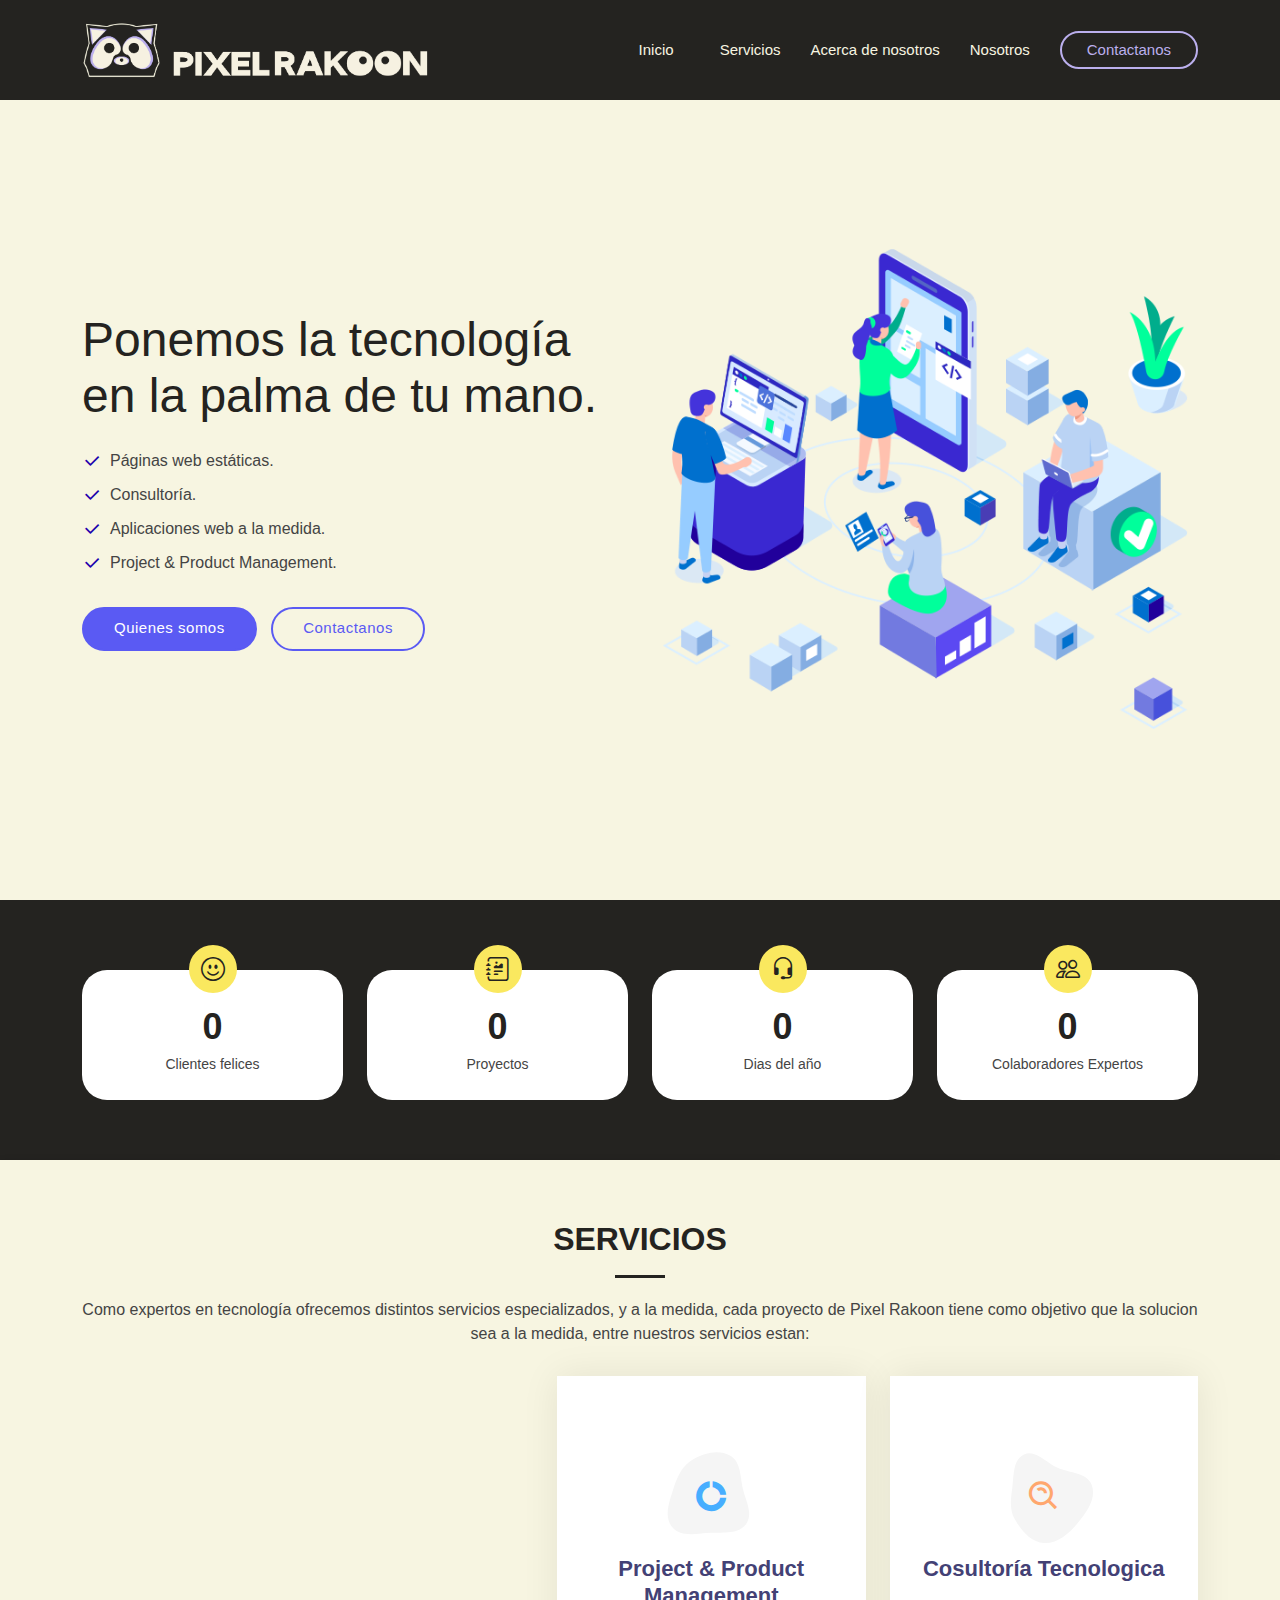
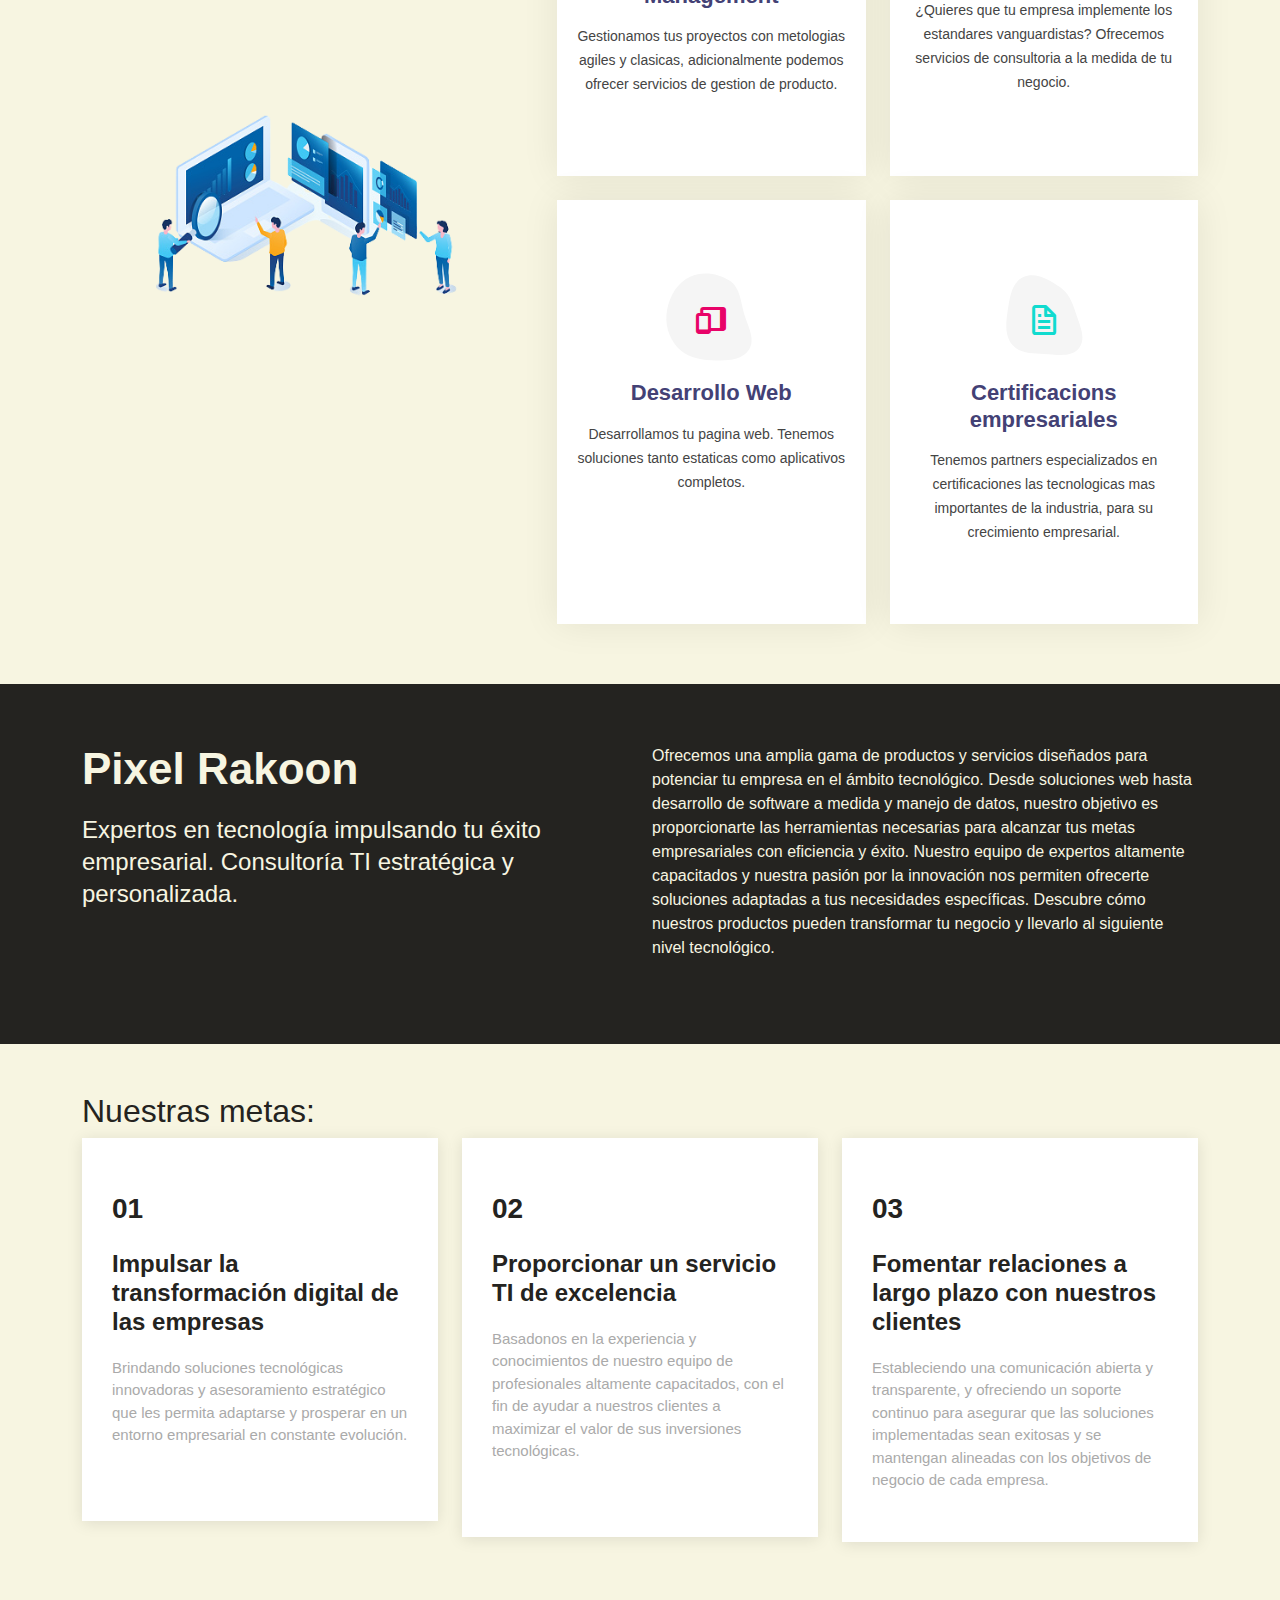
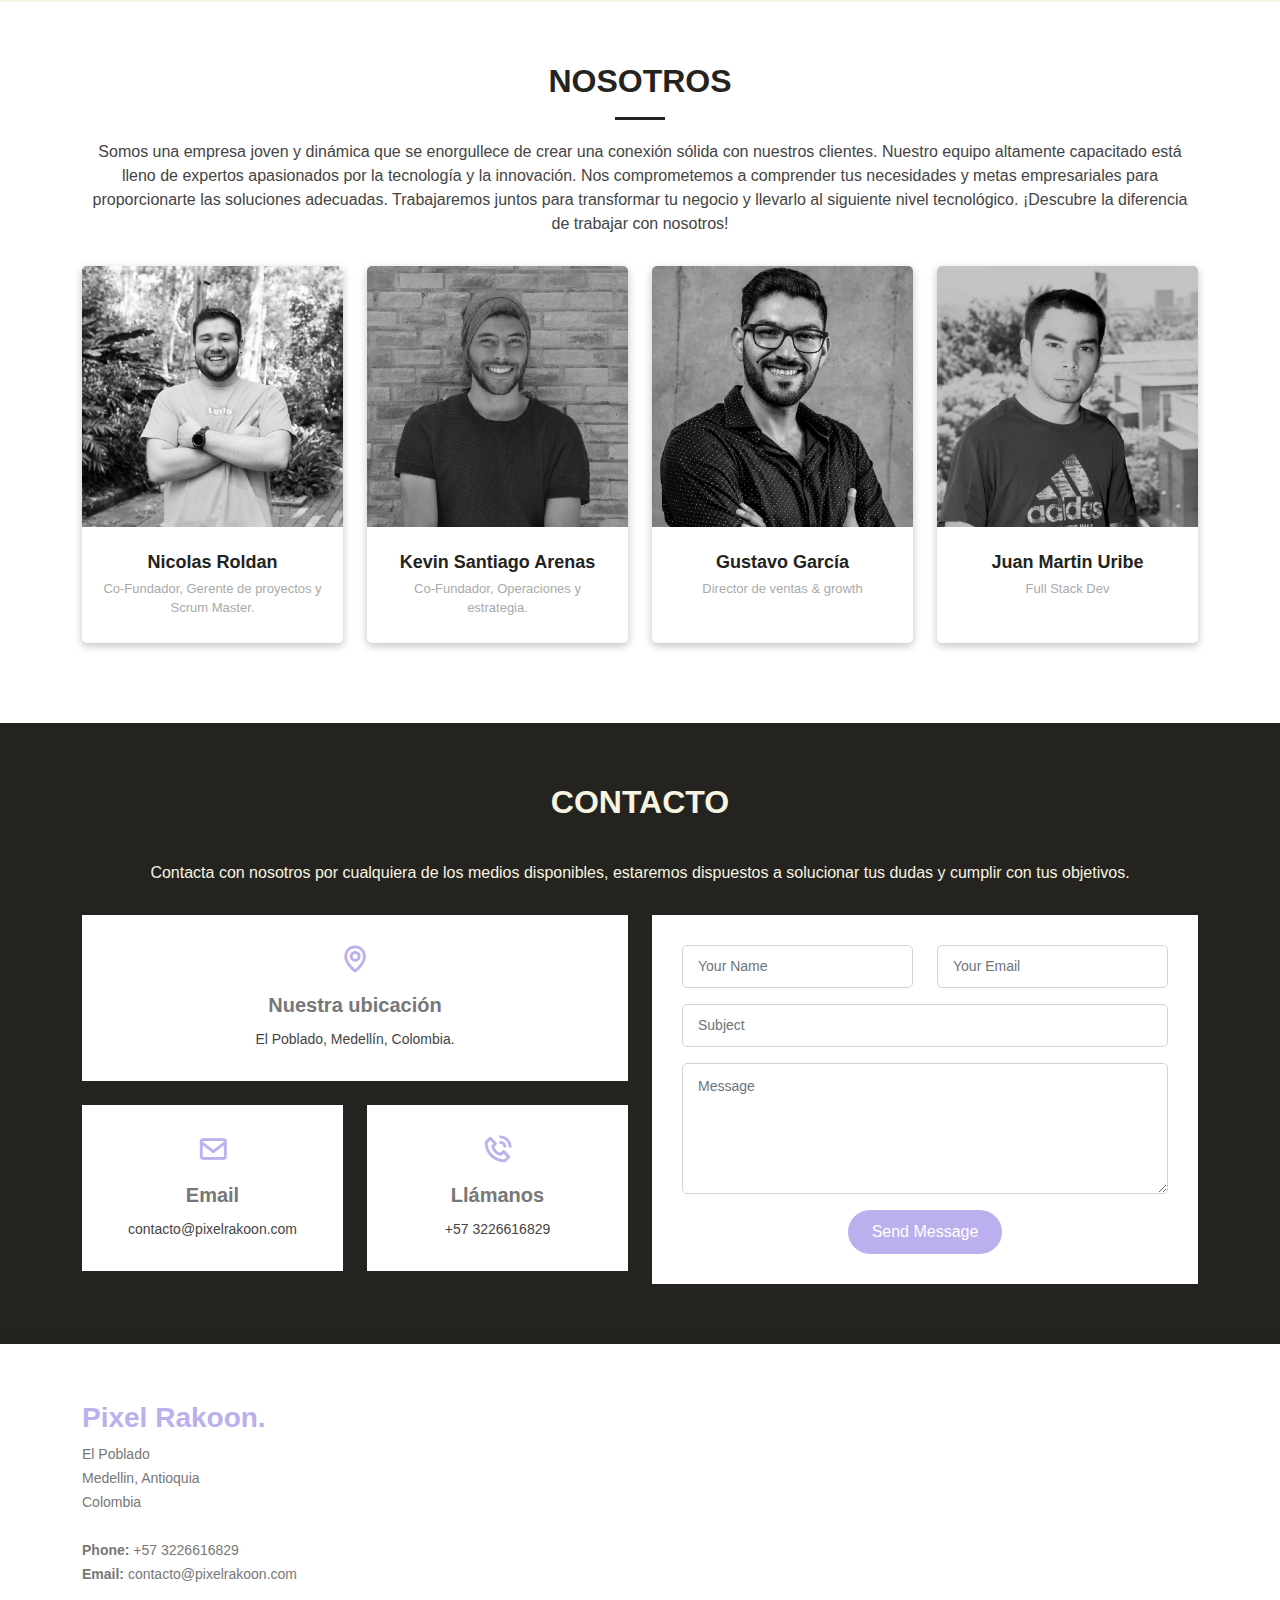
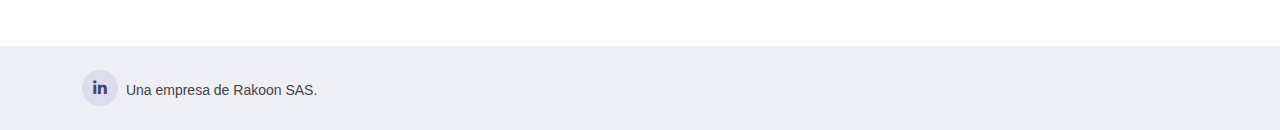
==== index.html @ 2b680924 "Gus" ====
<!DOCTYPE html>
<html lang="en">

<head>
  <meta charset="utf-8">
  <meta content="width=device-width, initial-scale=1.0" name="viewport">

  <title>Pixel Rakoon</title>
  <meta content="" name="description">
  <meta content="" name="keywords">

  <!-- Favicons -->
  <link href="assets/img/favicon.png" rel="icon">
  <link href="assets/img/apple-touch-icon.png" rel="apple-touch-icon">

  <!-- Google Fonts -->
  <link rel="preconnect" href="https://fonts.googleapis.com">
  <link rel="preconnect" href="https://fonts.gstatic.com" crossorigin>
  <link href="href=https://fonts.googleapis.com/css2?family=Oswald:wght@300&display=swap" rel="stylesheet">
  <!-- Vendor CSS Files -->
  <link href="assets/vendor/bootstrap/css/bootstrap.min.css" rel="stylesheet">
  <link href="assets/vendor/bootstrap-icons/bootstrap-icons.css" rel="stylesheet">
  <link href="assets/vendor/boxicons/css/boxicons.min.css" rel="stylesheet">
  <link href="assets/vendor/glightbox/css/glightbox.min.css" rel="stylesheet">
  <link href="assets/vendor/remixicon/remixicon.css" rel="stylesheet">
  <link href="assets/vendor/swiper/swiper-bundle.min.css" rel="stylesheet">

  <!-- Template Main CSS File -->
  <link href="assets/css/style.css" rel="stylesheet">

  <!-- =======================================================
  * Template Name: Resi - v4.7.0
  * Template URL: https://bootstrapmade.com/resi-free-bootstrap-html-template/
  * Author: BootstrapMade.com
  * License: https://bootstrapmade.com/license/
  ======================================================== -->
</head>

<body>

  <!-- ======= Header ======= -->
  <header id="header" class="fixed-top ">
    <div class="container d-flex align-items-center justify-content-between">

      <!--<h1 class="logo"><a href="index.html">Pixel Rakoon</a></h1>-->
      <!-- Uncomment below if you prefer to use an image logo -->
      <a href="index.html" class="logo"><img src="assets/img/logo.png" alt="" class="img-fluid"></a>

      <nav id="navbar" class="navbar">
        <!--<div class="logo-image">
          <img src="Pixel Rakoon\Pixel Rakoon png.png" class="img-fluid" href="index.html">
        </div>-->
        <ul>
          <li><a class="navbar-brand" href="#hero">Inicio
          </a></li>
          <li><a class="nav-link scrollto" href="#services">Servicios</a></li>
          <li><a class="nav-link scrollto" href="#about">Acerca de nosotros</a></li>
          <!-- <li><a class="nav-link scrollto " href="#portfolio">Portafolio</a></li> -->
          <li><a class="nav-link scrollto" href="#team">Nosotros</a></li>
          <!--<li class="dropdown"><a href="#"><span>Drop Down</span> <i class="bi bi-chevron-down"></i></a>
            <ul>
              <li><a href="#">Drop Down 1</a></li>
              <li class="dropdown"><a href="#"><span>Deep Drop Down</span> <i class="bi bi-chevron-right"></i></a>
                <ul>
                  <li><a href="#">Deep Drop Down 1</a></li>
                  <li><a href="#">Deep Drop Down 2</a></li>
                  <li><a href="#">Deep Drop Down 3</a></li>
                  <li><a href="#">Deep Drop Down 4</a></li>
                  <li><a href="#">Deep Drop Down 5</a></li>
                </ul>
              </li>
              <li><a href="#">Drop Down 2</a></li>
              <li><a href="#">Drop Down 3</a></li>
              <li><a href="#">Drop Down 4</a></li>
            </ul>
          </li>
          <li><a class="nav-link scrollto" href="#contact">Contacto</a></li>-->
          <li><a class="getstarted scrollto" href="#contact">Contactanos</a></li>
        </ul>
        <i class="bi bi-list mobile-nav-toggle"></i>
      </nav><!-- .navbar -->

    </div>
  </header><!-- End Header -->

  <!-- ======= Hero Section ======= -->
  <section id="hero" class="d-flex align-items-center">

    <div class="container">
      <div class="row">
        <div class="col-lg-6 pt-2 pt-lg-0 order-2 order-lg-1 d-flex flex-column justify-content-center">
          <h1>Ponemos la tecnología en la palma de tu mano.</h1>
          <ul>
            <li><i class="ri-check-line"></i> Páginas web estáticas.</li>
            <li><i class="ri-check-line"></i> Consultoría.</li>
            <li><i class="ri-check-line"></i> Aplicaciones web a la medida.</li>
            <li><i class="ri-check-line"></i> Project & Product Management.</li>
          </ul>
          <div class="mt-3">
            <a href="#about" class="btn-get-started scrollto">Quienes somos</a>
            <a href="#contact" class="btn-get-quote">Contactanos</a>
          </div>
        </div>
        <div class="col-lg-6 order-1 order-lg-2 hero-img">
          <img src="assets/img/hero-img.png" class="img-fluid" alt="">
        </div>
      </div>
    </div>

  </section><!-- End Hero -->

   <!-- ======= Counts Section ======= -->
   <section id="counts" class="counts section-bg-counts">
    <div class="container">

      <div class="row">

        <div class="col-lg-3 col-md-6">
          <div class="count-box">
            <i class="bi bi-emoji-smile"></i>
            <span data-purecounter-start="0" data-purecounter-end="16" data-purecounter-duration="1" class="purecounter"></span>
            <p>Clientes felices</p>
          </div>
        </div>

        <div class="col-lg-3 col-md-6 mt-5 mt-md-0">
          <div class="count-box">
            <i class="bi bi-journal-richtext"></i>
            <span data-purecounter-start="0" data-purecounter-end="52" data-purecounter-duration="1" class="purecounter"></span>
            <p>Proyectos</p>
          </div>
        </div>

        <div class="col-lg-3 col-md-6 mt-5 mt-lg-0">
          <div class="count-box">
            <i class="bi bi-headset"></i>
            <span data-purecounter-start="0" data-purecounter-end="365" data-purecounter-duration="1" class="purecounter"></span>
            <p>Dias del año</p>
          </div>
        </div>

        <div class="col-lg-3 col-md-6 mt-5 mt-lg-0">
          <div class="count-box">
            <i class="bi bi-people"></i>
            <span data-purecounter-start="0" data-purecounter-end="7" data-purecounter-duration="1" class="purecounter"></span>
            <p>Colaboradores Expertos</p>
          </div>
        </div>

      </div>

    </div>
  </section><!-- End Counts Section -->

<!-- ======= Services Section ======= -->
<section id="services" class="services">
  <div class="container">

    <div class="section-title">
      <h2>Servicios</h2>
      <p>Como expertos en tecnología ofrecemos distintos servicios especializados, y a la medida, 
        cada proyecto de Pixel Rakoon tiene como objetivo que la solucion sea a la medida, entre nuestros servicios estan:</p>
    </div>

    <div class="row">
      <div class="content col-xl-5 d-flex flex-column justify-content-center">
        <img src="assets/img/services.png" class="img-fluid" alt="">
      </div>
      <div class="col-xl-7">
        <div class="icon-boxes d-flex flex-column justify-content-center">
          <div class="row">
            <div class="col-lg-6 d-flex align-items-stretch" data-aos="zoom-in" data-aos-delay="100">
              <div class="icon-box iconbox-blue">
                <div class="icon">
                  <svg width="100" height="100" viewBox="0 0 600 600" xmlns="http://www.w3.org/2000/svg">
                    <path stroke="none" stroke-width="0" fill="#f5f5f5" d="M300,521.0016835830174C376.1290562159157,517.8887921683347,466.0731472004068,529.7835943286574,510.70327084640275,468.03025145048787C554.3714126377745,407.6079735673963,508.03601936045806,328.9844924480964,491.2728898941984,256.3432110539036C474.5976632858925,184.082847569629,479.9380746630129,96.60480741107993,416.23090153303,58.64404602377083C348.86323505073057,18.502131276798302,261.93793281208167,40.57373210992963,193.5410806939664,78.93577620505333C130.42746243093433,114.334589627462,98.30271207620316,179.96522072025542,76.75703585869454,249.04625023123273C51.97151888228291,328.5150500222984,13.704378332031375,421.85034740162234,66.52175969318436,486.19268352777647C119.04800174914682,550.1803526380478,217.28368757567262,524.383925680826,300,521.0016835830174"></path>
                  </svg>
                  <i class='bx bxs-doughnut-chart'></i>
                </div>
                <h4><a href="#services">Project & Product Management</a></h4>
                <p>Gestionamos tus proyectos con metologias agiles y clasicas, adicionalmente podemos ofrecer servicios de gestion de producto.</p>
              </div>
            </div>

            <div class="col-lg-6 d-flex align-items-stretch mt-4 mt-lg-0" data-aos="zoom-in" data-aos-delay="200">
              <div class="icon-box iconbox-orange ">
                <div class="icon">
                  <svg width="100" height="100" viewBox="0 0 600 600" xmlns="http://www.w3.org/2000/svg">
                    <path stroke="none" stroke-width="0" fill="#f5f5f5" d="M300,582.0697525312426C382.5290701553225,586.8405444964366,449.9789794690241,525.3245884688669,502.5850820975895,461.55621195738473C556.606425686781,396.0723002908107,615.8543463187945,314.28637112970534,586.6730223649479,234.56875336149918C558.9533121215079,158.8439757836574,454.9685369536778,164.00468322053177,381.49747125262974,130.76875717737553C312.15926192815925,99.40240125094834,248.97055460311594,18.661163978235184,179.8680185752513,50.54337015887873C110.5421016452524,82.52863877960104,119.82277516462835,180.83849132639028,109.12597500060166,256.43424936330496C100.08760227029461,320.3096726198365,92.17705696193138,384.0621239912766,124.79988738764834,439.7174275375508C164.83382741302287,508.01625554203684,220.96474134820875,577.5009287672846,300,582.0697525312426"></path>
                  </svg>
                  <i class='bx bx-search-alt'></i>
                </div>
                <h4><a href="#services">Cosultoría Tecnologica</a></h4>
                <p>¿Quieres que tu empresa implemente los estandares vanguardistas? Ofrecemos servicios de consultoria a la medida de tu negocio.</p>
              </div>
            </div>

            <div class="col-lg-6 d-flex align-items-stretch mt-4" data-aos="zoom-in" data-aos-delay="300">
              <div class="icon-box iconbox-pink">
                <div class="icon">
                  <svg width="100" height="100" viewBox="0 0 600 600" xmlns="http://www.w3.org/2000/svg">
                    <path stroke="none" stroke-width="0" fill="#f5f5f5" d="M300,541.5067337569781C382.14930387511276,545.0595476570109,479.8736841581634,548.3450877840088,526.4010558755058,480.5488172755941C571.5218469581645,414.80211281144784,517.5187510058486,332.0715597781072,496.52539010469104,255.14436215662573C477.37192572678356,184.95920475031193,473.57363656557914,105.61284051026155,413.0603344069578,65.22779650032875C343.27470386102294,18.654635553484475,251.2091493199835,5.337323636656869,175.0934190732945,40.62881213300186C97.87086631185822,76.43348514350839,51.98124368387456,156.15599469081315,36.44837278890362,239.84606092416172C21.716077023791087,319.22268207091537,43.775223500013084,401.1760424656574,96.891909868211,461.97329694683043C147.22146801428983,519.5804099606455,223.5754009179313,538.201503339737,300,541.5067337569781"></path>
                  </svg>
                  <i class='bx bxs-devices'></i>
                </div>
                <h4><a href="#services">Desarrollo Web</a></h4>
                <p>Desarrollamos tu pagina web. Tenemos soluciones tanto estaticas como aplicativos completos.</p>
              </div>
            </div>

            <div class="col-lg-6 d-flex align-items-stretch mt-4" data-aos="zoom-in" data-aos-delay="100">
              <div class="icon-box iconbox-teal">
                <div class="icon">
                  <svg width="100" height="100" viewBox="0 0 600 600" xmlns="http://www.w3.org/2000/svg">
                    <path stroke="none" stroke-width="0" fill="#f5f5f5" d="M300,503.46388370962813C374.79870501325706,506.71871716319447,464.8034551963731,527.1746412648533,510.4981551193396,467.86667711651364C555.9287308511215,408.9015244558933,512.6030010748507,327.5744911775523,490.211057578863,256.5855673507754C471.097692560561,195.9906835881958,447.69079081568157,138.11976852964426,395.19560036434837,102.3242989838813C329.3053358748298,57.3949838291264,248.02791733380457,8.279543830951368,175.87071277845988,42.242879143198664C103.41431057327972,76.34704239035025,93.79494320519305,170.9812938413882,81.28167332365135,250.07896920659033C70.17666984294237,320.27484674793965,64.84698225790005,396.69656628748305,111.28512138212992,450.4950937839243C156.20124167950087,502.5303643271138,231.32542653798444,500.4755392045468,300,503.46388370962813"></path>
                  </svg>
                  <i class="bx bx-file"></i>
                </div>
                <h4><a href="#services">Certificacions empresariales </a></h4>
                <p>Tenemos partners especializados en certificaciones las tecnologicas mas importantes de la industria, para su crecimiento empresarial.</p>
              </div>
            </div>
          </div>
        </div><!-- End .content-->
      </div>
    </div>
  </div>
</section><!-- End Services Section -->
  <main id="main">

    <!-- ======= About Section ======= -->
    <section id="about" class="about">
      <div class="container">

        <div class="row content">
          <div class="col-lg-6">
            <h2>Pixel Rakoon</h2>
            <h3>Expertos en tecnología impulsando tu éxito empresarial. Consultoría TI estratégica y personalizada.</h3>
          </div>
          <div class="col-lg-6 pt-4 pt-lg-0">
            <p style="color: #F7F5E1;">
              Ofrecemos una amplia gama de productos y servicios diseñados para potenciar tu empresa en el ámbito tecnológico. 
              Desde soluciones web hasta desarrollo de software a medida y manejo de datos, nuestro objetivo es proporcionarte las herramientas necesarias para alcanzar tus metas empresariales con eficiencia y éxito. 
              Nuestro equipo de expertos altamente capacitados y nuestra pasión por la innovación nos permiten ofrecerte soluciones adaptadas a tus necesidades específicas. 
              Descubre cómo nuestros productos pueden transformar tu negocio y llevarlo al siguiente nivel tecnológico. 
              <br><br>
              
            </p>
<!--             <ul>
              <li><i class="ri-check-double-line"></i> Ullamco laboris nisi ut aliquip ex ea commodo consequa</li>
              <li><i class="ri-check-double-line"></i> Duis aute irure dolor in reprehenderit in voluptate velit</li>
              <li><i class="ri-check-double-line"></i> Ullamco laboris nisi ut aliquip ex ea commodo consequat. Duis aute irure dolor in reprehenderit in</li>
            </ul>
            <p class="fst-italic">
              Lorem ipsum dolor sit amet, consectetur adipiscing elit, sed do eiusmod tempor incididunt ut labore et dolore
              magna aliqua.
            </p> -->
          </div>
        </div>

      </div>
    </section><!-- End About Section --> 
    
    <!-- ======= Why Us Section ======= -->
    <section id="why-us" class="why-us">
      <div class="container">
        <br>
        <br>
        <h2 style="color: #242320;">Nuestras metas:</h2>
        <div class="row">

          <div class="col-lg-4">
            <div class="box">
              <span>01</span>
              <h4>Impulsar la transformación digital de las empresas</h4>
              <p>Brindando soluciones tecnológicas innovadoras y asesoramiento estratégico que les permita adaptarse y prosperar en un entorno empresarial en constante evolución.</p>
            <br>
            </div>
          </div>

          <div class="col-lg-4 mt-4 mt-lg-0">
            <div class="box">
              <span>02</span>
              <h4>Proporcionar un servicio TI de excelencia</h4>
              <p>Basadonos en la experiencia y conocimientos de nuestro equipo de profesionales altamente capacitados, con el fin de ayudar a nuestros clientes a maximizar el valor de sus inversiones tecnológicas.</p>
              <br>
            </div>
          </div>

          <div class="col-lg-4 mt-4 mt-lg-0">
            <div class="box">
              <span>03</span>
              <h4>Fomentar relaciones a largo plazo con nuestros clientes</h4>
              <p>Estableciendo una comunicación abierta y transparente, y ofreciendo un soporte continuo para asegurar que las soluciones implementadas sean exitosas y se mantengan alineadas con los objetivos de negocio de cada empresa.</p>
            </div>
          </div>

        </div>

      </div>
    </section><!-- End Why Us Section -->

    

    <!-- ======= Features Section ======= NUEVOS SERVICIOS-->
<!--     <section id="features" class="features">
      <div class="container">

        <div class="row">
          <div class="col-lg-3 col-md-4">
            <div class="icon-box">
              <i class="ri-store-line" style="color: #ffbb2c;"></i>
              <h3><a href="">Lorem Ipsum</a></h3>
            </div>
          </div>
          <div class="col-lg-3 col-md-4 mt-4 mt-md-0">
            <div class="icon-box">
              <i class="ri-bar-chart-box-line" style="color: #5578ff;"></i>
              <h3><a href="">Dolor Sitema</a></h3>
            </div>
          </div>
          <div class="col-lg-3 col-md-4 mt-4 mt-md-0">
            <div class="icon-box">
              <i class="ri-calendar-todo-line" style="color: #e80368;"></i>
              <h3><a href="">Sed perspiciatis</a></h3>
            </div>
          </div>
          <div class="col-lg-3 col-md-4 mt-4 mt-lg-0">
            <div class="icon-box">
              <i class="ri-paint-brush-line" style="color: #e361ff;"></i>
              <h3><a href="">Magni Dolores</a></h3>
            </div>
          </div>
          <div class="col-lg-3 col-md-4 mt-4">
            <div class="icon-box">
              <i class="ri-database-2-line" style="color: #47aeff;"></i>
              <h3><a href="">Nemo Enim</a></h3>
            </div>
          </div>
          <div class="col-lg-3 col-md-4 mt-4">
            <div class="icon-box">
              <i class="ri-gradienter-line" style="color: #ffa76e;"></i>
              <h3><a href="">Eiusmod Tempor</a></h3>
            </div>
          </div>
          <div class="col-lg-3 col-md-4 mt-4">
            <div class="icon-box">
              <i class="ri-file-list-3-line" style="color: #11dbcf;"></i>
              <h3><a href="">Midela Teren</a></h3>
            </div>
          </div>
          <div class="col-lg-3 col-md-4 mt-4">
            <div class="icon-box">
              <i class="ri-price-tag-2-line" style="color: #4233ff;"></i>
              <h3><a href="">Pira Neve</a></h3>
            </div>
          </div>
          <div class="col-lg-3 col-md-4 mt-4">
            <div class="icon-box">
              <i class="ri-anchor-line" style="color: #b2904f;"></i>
              <h3><a href="">Dirada Pack</a></h3>
            </div>
          </div>
          <div class="col-lg-3 col-md-4 mt-4">
            <div class="icon-box">
              <i class="ri-disc-line" style="color: #b20969;"></i>
              <h3><a href="">Moton Ideal</a></h3>
            </div>
          </div>
          <div class="col-lg-3 col-md-4 mt-4">
            <div class="icon-box">
              <i class="ri-base-station-line" style="color: #ff5828;"></i>
              <h3><a href="">Verdo Park</a></h3>
            </div>
          </div>
          <div class="col-lg-3 col-md-4 mt-4">
            <div class="icon-box">
              <i class="ri-fingerprint-line" style="color: #29cc61;"></i>
              <h3><a href="">Flavor Nivelanda</a></h3>
            </div>
          </div>
        </div>

      </div>
    </section> -->
    <!-- End Features Section -->

    <!-- ======= Portfolio Section ======= -->
    <!-- <section id="portfolio" class="portfolio">
      <div class="container">

        <div class="row">
          <div class="col-lg-12 d-flex justify-content-center">
            <ul id="portfolio-flters">
              <li data-filter="*" class="filter-active">All</li>
              <li data-filter=".filter-app">App</li>
              <li data-filter=".filter-card">Card</li>
              <li data-filter=".filter-web">Web</li>
            </ul>
          </div>
        </div>

        <div class="row portfolio-container">

          <div class="col-lg-4 col-md-6 portfolio-item filter-app">
            <div class="portfolio-wrap">
              <img src="assets/img/portfolio/portfolio-1.jpg" class="img-fluid" alt="">
              <div class="portfolio-info">
                <h4>App 1</h4>
                <p>App</p>
                <div class="portfolio-links">
                  <a href="assets/img/portfolio/portfolio-1.jpg" data-gallery="portfolioGallery" class="portfolio-lightbox" title="App 1"><i class="bx bx-plus"></i></a>
                  <a href="portfolio-details.html" title="More Details"><i class="bx bx-link"></i></a>
                </div>
              </div>
            </div>
          </div>

          <div class="col-lg-4 col-md-6 portfolio-item filter-web">
            <div class="portfolio-wrap">
              <img src="assets/img/portfolio/portfolio-2.jpg" class="img-fluid" alt="">
              <div class="portfolio-info">
                <h4>Web 3</h4>
                <p>Web</p>
                <div class="portfolio-links">
                  <a href="assets/img/portfolio/portfolio-2.jpg" data-gallery="portfolioGallery" class="portfolio-lightbox" title="Web 3"><i class="bx bx-plus"></i></a>
                  <a href="portfolio-details.html" title="More Details"><i class="bx bx-link"></i></a>
                </div>
              </div>
            </div>
          </div>

          <div class="col-lg-4 col-md-6 portfolio-item filter-app">
            <div class="portfolio-wrap">
              <img src="assets/img/portfolio/portfolio-3.jpg" class="img-fluid" alt="">
              <div class="portfolio-info">
                <h4>App 2</h4>
                <p>App</p>
                <div class="portfolio-links">
                  <a href="assets/img/portfolio/portfolio-3.jpg" data-gallery="portfolioGallery" class="portfolio-lightbox" title="App 2"><i class="bx bx-plus"></i></a>
                  <a href="portfolio-details.html" title="More Details"><i class="bx bx-link"></i></a>
                </div>
              </div>
            </div>
          </div>

          <div class="col-lg-4 col-md-6 portfolio-item filter-card">
            <div class="portfolio-wrap">
              <img src="assets/img/portfolio/portfolio-4.jpg" class="img-fluid" alt="">
              <div class="portfolio-info">
                <h4>Card 2</h4>
                <p>Card</p>
                <div class="portfolio-links">
                  <a href="assets/img/portfolio/portfolio-4.jpg" data-gallery="portfolioGallery" class="portfolio-lightbox" title="Card 2"><i class="bx bx-plus"></i></a>
                  <a href="portfolio-details.html" title="More Details"><i class="bx bx-link"></i></a>
                </div>
              </div>
            </div>
          </div>

          <div class="col-lg-4 col-md-6 portfolio-item filter-web">
            <div class="portfolio-wrap">
              <img src="assets/img/portfolio/portfolio-5.jpg" class="img-fluid" alt="">
              <div class="portfolio-info">
                <h4>Web 2</h4>
                <p>Web</p>
                <div class="portfolio-links">
                  <a href="assets/img/portfolio/portfolio-5.jpg" data-gallery="portfolioGallery" class="portfolio-lightbox" title="Web 2"><i class="bx bx-plus"></i></a>
                  <a href="portfolio-details.html" title="More Details"><i class="bx bx-link"></i></a>
                </div>
              </div>
            </div>
          </div>

          <div class="col-lg-4 col-md-6 portfolio-item filter-app">
            <div class="portfolio-wrap">
              <img src="assets/img/portfolio/portfolio-6.jpg" class="img-fluid" alt="">
              <div class="portfolio-info">
                <h4>App 3</h4>
                <p>App</p>
                <div class="portfolio-links">
                  <a href="assets/img/portfolio/portfolio-6.jpg" data-gallery="portfolioGallery" class="portfolio-lightbox" title="App 3"><i class="bx bx-plus"></i></a>
                  <a href="portfolio-details.html" title="More Details"><i class="bx bx-link"></i></a>
                </div>
              </div>
            </div>
          </div>

          <div class="col-lg-4 col-md-6 portfolio-item filter-card">
            <div class="portfolio-wrap">
              <img src="assets/img/portfolio/portfolio-7.jpg" class="img-fluid" alt="">
              <div class="portfolio-info">
                <h4>Card 1</h4>
                <p>Card</p>
                <div class="portfolio-links">
                  <a href="assets/img/portfolio/portfolio-7.jpg" data-gallery="portfolioGallery" class="portfolio-lightbox" title="Card 1"><i class="bx bx-plus"></i></a>
                  <a href="portfolio-details.html" title="More Details"><i class="bx bx-link"></i></a>
                </div>
              </div>
            </div>
          </div>

          <div class="col-lg-4 col-md-6 portfolio-item filter-card">
            <div class="portfolio-wrap">
              <img src="assets/img/portfolio/portfolio-8.jpg" class="img-fluid" alt="">
              <div class="portfolio-info">
                <h4>Card 3</h4>
                <p>Card</p>
                <div class="portfolio-links">
                  <a href="assets/img/portfolio/portfolio-8.jpg" data-gallery="portfolioGallery" class="portfolio-lightbox" title="Card 3"><i class="bx bx-plus"></i></a>
                  <a href="portfolio-details.html" title="More Details"><i class="bx bx-link"></i></a>
                </div>
              </div>
            </div>
          </div>

          <div class="col-lg-4 col-md-6 portfolio-item filter-web">
            <div class="portfolio-wrap">
              <img src="assets/img/portfolio/portfolio-9.jpg" class="img-fluid" alt="">
              <div class="portfolio-info">
                <h4>Web 3</h4>
                <p>Web</p>
                <div class="portfolio-links">
                  <a href="assets/img/portfolio/portfolio-9.jpg" data-gallery="portfolioGallery" class="portfolio-lightbox" title="Web 3"><i class="bx bx-plus"></i></a>
                  <a href="portfolio-details.html" title="More Details"><i class="bx bx-link"></i></a>
                </div>
              </div>
            </div>
          </div>

        </div>

      </div>
    </section> -->
    <!-- End Portfolio Section -->

    <!-- ======= Team Section ======= -->
    <section id="team" class="team section-bg">
      <div class="container">

        <div class="section-title">
          <h2>Nosotros</h2>
          <p>
            Somos una empresa joven y dinámica que se enorgullece de crear una conexión sólida con nuestros clientes. Nuestro equipo altamente capacitado está lleno de expertos apasionados por la tecnología y la innovación.
             Nos comprometemos a comprender tus necesidades y metas empresariales para proporcionarte las soluciones adecuadas. Trabajaremos juntos para transformar tu negocio y llevarlo al siguiente nivel tecnológico. ¡Descubre la diferencia de trabajar con nosotros!
          </p>
        </div>

        <div class="row">

          <div class="col-lg-3 col-md-6 d-flex align-items-stretch">
            <div class="member">
              <div class="member-img">
                <img src="assets/img/team/team-1.jpeg" class="img-fluid" alt="">
                <div class="social">
                  <!-- <a href=""><i class="bi bi-twitter"></i></a>
                  <a href=""><i class="bi bi-facebook"></i></a>
                  <a href=""><i class="bi bi-instagram"></i></a> -->
                  <a href="https://www.linkedin.com/in/nroldanr/" target="_blank"><i class="bi bi-linkedin"></i></a>
                </div>
              </div>
              <div class="member-info">
                <h4 style="color: #242320;">Nicolas Roldan</h4>
                <span>Co-Fundador, Gerente de proyectos y Scrum Master.</span>
              </div>
            </div>
          </div>

          <div class="col-lg-3 col-md-6 d-flex align-items-stretch">
            <div class="member">
              <div class="member-img">
                <img src="assets/img/team/team-3.jpg" class="img-fluid" alt="">
                <div class="social">
                  <!-- <a href=""><i class="bi bi-twitter"></i></a>
                  <a href=""><i class="bi bi-facebook"></i></a>
                  <a href=""><i class="bi bi-instagram"></i></a> -->
                  <a href="https://www.linkedin.com/in/santiagoarenash/" target="_blank"><i class="bi bi-linkedin"></i></a>
                </div>
              </div>
              <div class="member-info">
                <h4 style="color: #242320;">Kevin Santiago Arenas</h4>
                <span>Co-Fundador, Operaciones y estrategia.</span>
              </div>
            </div>
          </div>

          <div class="col-lg-3 col-md-6 d-flex align-items-stretch">
            <div class="member">
              <div class="member-img">
                <img src="assets/img/team/team-4.jpeg" class="img-fluid" alt="">
                <div class="social"> 
                  <a href="https://www.linkedin.com/in/gustavogarciac/" target="_blank"><i class="bi bi-linkedin"></i></a>
                </div>
              </div>
              <div class="member-info">
                <h4 style="color: #242320;">Gustavo García</h4>
                <span>Director de ventas & growth</span>
              </div>
            </div>
          </div> 

<div class="col-lg-3 col-md-6 d-flex align-items-stretch">
            <div class="member">
              <div class="member-img">
                <img src="assets/img/team/team-2.jpg" class="img-fluid" alt="">
                <div class="social"> 
                  <a href="https://www.linkedin.com/in/juan-martin-uribe-forero-68223221a/" target="_blank"><i class="bi bi-linkedin"></i></a>
                </div>
              </div>
              <div class="member-info">
                <h4 style="color: #242320;">Juan Martin Uribe</h4>
                <span>Full Stack Dev</span>
              </div>
            </div>
          </div> 

      <!-- <div class="col-lg-4 col-md-6 d-flex align-items-stretch">
            <div class="member">
              <div class="member-img">
                <img src="assets/img/team/team-2.jpg" class="img-fluid" alt="">
                <div class="social">
                  <a href=""><i class="bi bi-twitter"></i></a>
                  <a href=""><i class="bi bi-facebook"></i></a>
                  <a href=""><i class="bi bi-instagram"></i></a> 
                  <a href="https://www.linkedin.com/in/" target="_blank"><i class="bi bi-linkedin"></i></a>
                </div>
              </div>
              <div class="member-info">
                <h4 style="color: #242320;">Andrés Gutiérrez</h4>
                <span>UI/UX Designer</span>
              </div>
            </div>
          </div> -->

          <!-- <div class="col-lg-3 col-md-6 d-flex align-items-stretch">
            <div class="member">
              <div class="member-img">
                <img src="assets/img/team/team-4.jpg" class="img-fluid" alt="">
                <div class="social">
                  <a href=""><i class="bi bi-twitter"></i></a>
                  <a href=""><i class="bi bi-facebook"></i></a>
                  <a href=""><i class="bi bi-instagram"></i></a> 
                  <a href=""><i class="bi bi-linkedin"></i></a>
                </div>
              </div>
              <div class="member-info">
                <h4>Arnoldo</h4>
                <span>Dev2</span>
              </div>
            </div>
          </div> -->

        </div>

      </div>
    </section><!-- End Team Section -->

    <!-- ======= Pricing Section ======= -->
    <!-- <section id="pricing" class="pricing">
      <div class="container">

        <div class="section-title">
          <h2>Pricing</h2>
          <p>Magnam dolores commodi suscipit. Necessitatibus eius consequatur ex aliquid fuga eum quidem. Sit sint consectetur velit. Quisquam quos quisquam cupiditate. Et nemo qui impedit suscipit alias ea. Quia fugiat sit in iste officiis commodi quidem hic quas.</p>
        </div>

        <div class="row no-gutters">

          <div class="col-lg-4 box">
            <h3>Free</h3>
            <h4>$0<span>per month</span></h4>
            <ul>
              <li><i class="bx bx-check"></i> Quam adipiscing vitae proin</li>
              <li><i class="bx bx-check"></i> Nec feugiat nisl pretium</li>
              <li><i class="bx bx-check"></i> Nulla at volutpat diam uteera</li>
              <li class="na"><i class="bx bx-x"></i> <span>Pharetra massa massa ultricies</span></li>
              <li class="na"><i class="bx bx-x"></i> <span>Massa ultricies mi quis hendrerit</span></li>
            </ul>
            <a href="#" class="btn-buy">Get Started</a>
          </div>

          <div class="col-lg-4 box featured">
            <h3>Business</h3>
            <h4>$29<span>per month</span></h4>
            <ul>
              <li><i class="bx bx-check"></i> Quam adipiscing vitae proin</li>
              <li><i class="bx bx-check"></i> Nec feugiat nisl pretium</li>
              <li><i class="bx bx-check"></i> Nulla at volutpat diam uteera</li>
              <li><i class="bx bx-check"></i> Pharetra massa massa ultricies</li>
              <li><i class="bx bx-check"></i> Massa ultricies mi quis hendrerit</li>
            </ul>
            <a href="#" class="btn-buy">Get Started</a>
          </div>

          <div class="col-lg-4 box">
            <h3>Developer</h3>
            <h4>$49<span>per month</span></h4>
            <ul>
              <li><i class="bx bx-check"></i> Quam adipiscing vitae proin</li>
              <li><i class="bx bx-check"></i> Nec feugiat nisl pretium</li>
              <li><i class="bx bx-check"></i> Nulla at volutpat diam uteera</li>
              <li><i class="bx bx-check"></i> Pharetra massa massa ultricies</li>
              <li><i class="bx bx-check"></i> Massa ultricies mi quis hendrerit</li>
            </ul>
            <a href="#" class="btn-buy">Get Started</a>
          </div>

        </div>

      </div>
    </section> --><!-- End Pricing Section -->

    <!-- ======= Frequently Asked Questions Section ======= -->
    <!-- <section id="faq" class="faq">
      <div class="container">

        <div class="section-title">
          <h2>Frequently Asked Questions</h2>
        </div>

        <ul class="faq-list">

          <li>
            <div data-bs-toggle="collapse" class="collapsed question" href="#faq1">Non consectetur a erat nam at lectus urna duis? <i class="bi bi-chevron-down icon-show"></i><i class="bi bi-chevron-up icon-close"></i></div>
            <div id="faq1" class="collapse" data-bs-parent=".faq-list">
              <p>
                Feugiat pretium nibh ipsum consequat. Tempus iaculis urna id volutpat lacus laoreet non curabitur gravida. Venenatis lectus magna fringilla urna porttitor rhoncus dolor purus non.
              </p>
            </div>
          </li>

          <li>
            <div data-bs-toggle="collapse" href="#faq2" class="collapsed question">Feugiat scelerisque varius morbi enim nunc faucibus a pellentesque? <i class="bi bi-chevron-down icon-show"></i><i class="bi bi-chevron-up icon-close"></i></div>
            <div id="faq2" class="collapse" data-bs-parent=".faq-list">
              <p>
                Dolor sit amet consectetur adipiscing elit pellentesque habitant morbi. Id interdum velit laoreet id donec ultrices. Fringilla phasellus faucibus scelerisque eleifend donec pretium. Est pellentesque elit ullamcorper dignissim. Mauris ultrices eros in cursus turpis massa tincidunt dui.
              </p>
            </div>
          </li>

          <li>
            <div data-bs-toggle="collapse" href="#faq3" class="collapsed question">Dolor sit amet consectetur adipiscing elit pellentesque habitant morbi? <i class="bi bi-chevron-down icon-show"></i><i class="bi bi-chevron-up icon-close"></i></div>
            <div id="faq3" class="collapse" data-bs-parent=".faq-list">
              <p>
                Eleifend mi in nulla posuere sollicitudin aliquam ultrices sagittis orci. Faucibus pulvinar elementum integer enim. Sem nulla pharetra diam sit amet nisl suscipit. Rutrum tellus pellentesque eu tincidunt. Lectus urna duis convallis convallis tellus. Urna molestie at elementum eu facilisis sed odio morbi quis
              </p>
            </div>
          </li>

          <li>
            <div data-bs-toggle="collapse" href="#faq4" class="collapsed question">Ac odio tempor orci dapibus. Aliquam eleifend mi in nulla? <i class="bi bi-chevron-down icon-show"></i><i class="bi bi-chevron-up icon-close"></i></div>
            <div id="faq4" class="collapse" data-bs-parent=".faq-list">
              <p>
                Dolor sit amet consectetur adipiscing elit pellentesque habitant morbi. Id interdum velit laoreet id donec ultrices. Fringilla phasellus faucibus scelerisque eleifend donec pretium. Est pellentesque elit ullamcorper dignissim. Mauris ultrices eros in cursus turpis massa tincidunt dui.
              </p>
            </div>
          </li>

          <li>
            <div data-bs-toggle="collapse" href="#faq5" class="collapsed question">Tempus quam pellentesque nec nam aliquam sem et tortor consequat? <i class="bi bi-chevron-down icon-show"></i><i class="bi bi-chevron-up icon-close"></i></div>
            <div id="faq5" class="collapse" data-bs-parent=".faq-list">
              <p>
                Molestie a iaculis at erat pellentesque adipiscing commodo. Dignissim suspendisse in est ante in. Nunc vel risus commodo viverra maecenas accumsan. Sit amet nisl suscipit adipiscing bibendum est. Purus gravida quis blandit turpis cursus in
              </p>
            </div>
          </li>

          <li>
            <div data-bs-toggle="collapse" href="#faq6" class="collapsed question">Tortor vitae purus faucibus ornare. Varius vel pharetra vel turpis nunc eget lorem dolor? <i class="bi bi-chevron-down icon-show"></i><i class="bi bi-chevron-up icon-close"></i></div>
            <div id="faq6" class="collapse" data-bs-parent=".faq-list">
              <p>
                Laoreet sit amet cursus sit amet dictum sit amet justo. Mauris vitae ultricies leo integer malesuada nunc vel. Tincidunt eget nullam non nisi est sit amet. Turpis nunc eget lorem dolor sed. Ut venenatis tellus in metus vulputate eu scelerisque. Pellentesque diam volutpat commodo sed egestas egestas fringilla phasellus faucibus. Nibh tellus molestie nunc non blandit massa enim nec.
              </p>
            </div>
          </li>

        </ul>

      </div>
    </section> --><!-- End Frequently Asked Questions Section -->

    <!-- ======= Contact Section ======= -->
    <section id="contact" class="contact section-bg-contact">
      <div class="container">

        <div class="section-title">
          <h2 style="color: #F7F5E1;">Contacto</h2>
          <p style="color: #F7F5E1;">
            Contacta con nosotros por cualquiera de los medios disponibles, estaremos dispuestos a solucionar tus dudas y cumplir con tus objetivos.
          </div>

        <div class="row">

          <div class="col-lg-6">

            <div class="row">
              <div class="col-md-12">
                <div class="info-box">
                  <i class="bx bx-map"></i>
                  <h3>Nuestra ubicación</h3>
                  <p>El Poblado, Medellín, Colombia.</p>
                </div>
              </div>
              <div class="col-md-6">
                <div class="info-box mt-4">
                  <i class="bx bx-envelope"></i>
                  <h3>Email</h3>
                  <p>contacto@pixelrakoon.com</p>
                </div>
              </div>
              <div class="col-md-6">
                <div class="info-box mt-4">
                  <i class="bx bx-phone-call"></i>
                  <h3>Llámanos</h3>
                  <p>+57 3226616829</p>
                </div>
              </div>
            </div>

          </div>

          <div class="col-lg-6 mt-4 mt-lg-0">
            <form method="post" role="form" class="php-email-form" name="contact" netlify data-netlify="true">
              <div class="row">
                <div class="col-md-6 form-group">
                  <input type="text" name="name" class="form-control" id="name" placeholder="Your Name" required>
                </div>
                <div class="col-md-6 form-group mt-3 mt-md-0">
                  <input type="email" class="form-control" name="email" id="email" placeholder="Your Email" required>
                </div>
              </div>
              <div class="form-group mt-3">
                <input type="text" class="form-control" name="subject" id="subject" placeholder="Subject" required>
              </div>
              <div class="form-group mt-3">
                <textarea class="form-control" name="message" rows="5" placeholder="Message" required></textarea>
              </div>
              <div class="my-3">
                <div class="loading">Loading</div>
                <div class="error-message"></div>
                <div class="sent-message">Your message has been sent. Thank you!</div>
              </div>
              <div class="text-center"><button type="submit">Send Message</button></div>
            </form>
          </div>

        </div>

      </div>
    </section><!-- End Contact Section -->

  </main><!-- End #main -->

  <!-- ======= Footer ======= -->
  <footer id="footer">

    <div class="footer-top">
      <div class="container">
        <div class="row">

          <div class="col-lg-3 col-md-6 footer-contact">
            <h3 style="color: #BBAFED;">Pixel Rakoon.</h3>
            <p>
              El Poblado <br>
              Medellin, Antioquia<br>
              Colombia <br><br>
              <strong>Phone:</strong> +57 3226616829<br>
              <strong>Email:</strong> contacto@pixelrakoon.com<br>
            </p>
          </div>

          <!-- <div class="col-lg-2 col-md-6 footer-links">
            <h4>Useful Links</h4>
            <ul>
              <li><i class="bx bx-chevron-right"></i> <a href="#">Home</a></li>
              <li><i class="bx bx-chevron-right"></i> <a href="#">About us</a></li>
              <li><i class="bx bx-chevron-right"></i> <a href="#">Services</a></li>
              <li><i class="bx bx-chevron-right"></i> <a href="#">Terms of service</a></li>
              <li><i class="bx bx-chevron-right"></i> <a href="#">Privacy policy</a></li>
            </ul>
          </div>

          <div class="col-lg-3 col-md-6 footer-links">
            <h4>Our Services</h4>
            <ul>
              <li><i class="bx bx-chevron-right"></i> <a href="#">Web Design</a></li>
              <li><i class="bx bx-chevron-right"></i> <a href="#">Web Development</a></li>
              <li><i class="bx bx-chevron-right"></i> <a href="#">Product Management</a></li>
              <li><i class="bx bx-chevron-right"></i> <a href="#">Marketing</a></li>
              <li><i class="bx bx-chevron-right"></i> <a href="#">Graphic Design</a></li>
            </ul>
          </div> -->

          <!-- <div class="col-lg-4 col-md-6 footer-newsletter">
            <h4>Join Our Newsletter</h4>
            <p>Tamen quem nulla quae legam multos aute sint culpa legam noster magna</p>
            <form action="" method="post">
              <input type="email" name="email"><input type="submit" value="Subscribe">
            </form>
          </div> -->

        </div>
      </div>
    </div>

    <div class="container d-md-flex py-4">

      <div class="social-links text-center text-md-right pt-3 pt-md-0">
        <!-- <a href="#" class="twitter"><i class="bx bxl-twitter"></i></a>
        <a href="#" class="facebook"><i class="bx bxl-facebook"></i></a>
        <a href="#" class="instagram"><i class="bx bxl-instagram"></i></a>
        <a href="#" class="google-plus"><i class="bx bxl-skype"></i></a> -->
        <a href="https://www.linkedin.com/company/pixel-rakoon/" target="_blank" class="linkedin"><i class="bx bxl-linkedin"></i></a>
        Una empresa de Rakoon SAS.
      </div>
    </div>
  </footer><!-- End Footer -->

  <a href="#" class="back-to-top d-flex align-items-center justify-content-center"><i class="bi bi-arrow-up-short"></i></a>

  <!-- Vendor JS Files -->
  <script src="assets/vendor/purecounter/purecounter.js"></script>
  <script src="assets/vendor/bootstrap/js/bootstrap.bundle.min.js"></script>
  <script src="assets/vendor/glightbox/js/glightbox.min.js"></script>
  <script src="assets/vendor/isotope-layout/isotope.pkgd.min.js"></script>
  <script src="assets/vendor/swiper/swiper-bundle.min.js"></script>
  <!-- <script src="assets/vendor/php-email-form/validate.js"></script> -->

  <!-- Template Main JS File -->
  <script src="assets/js/main.js"></script>

</body>
</html>
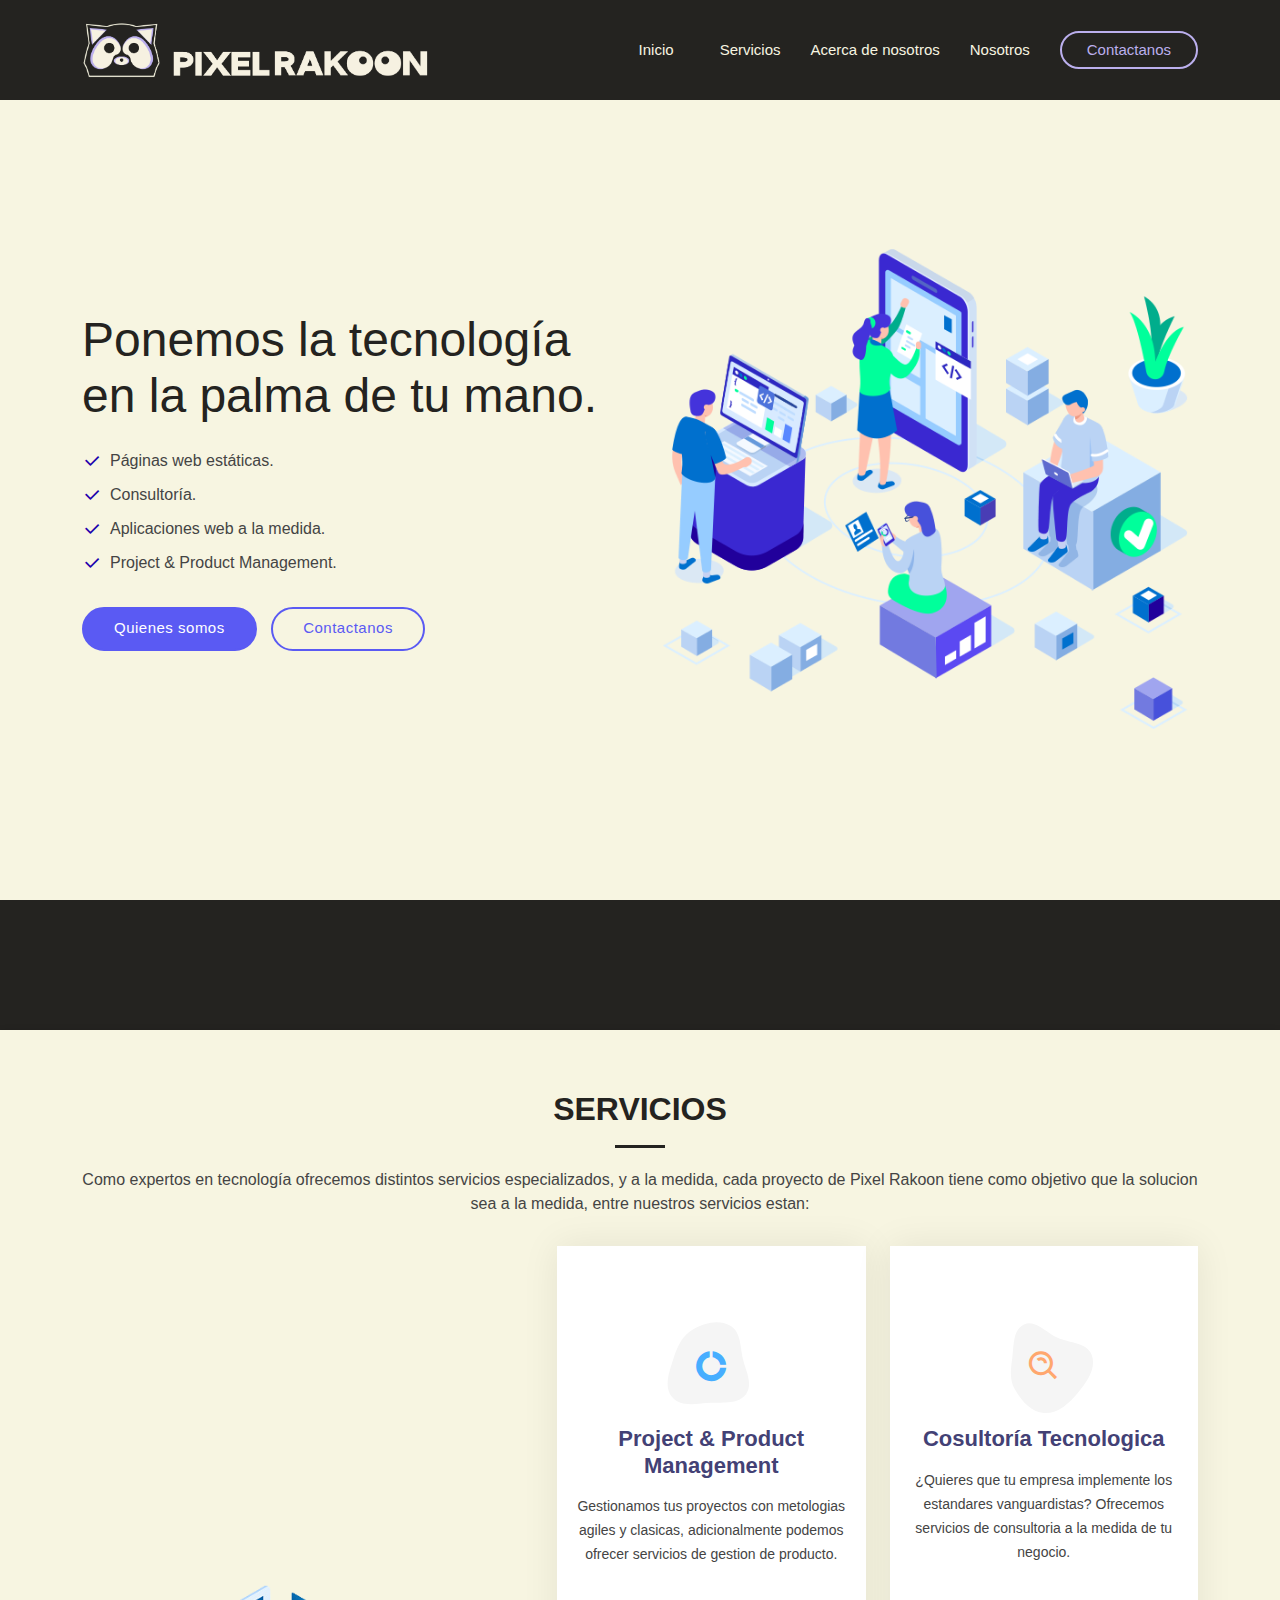
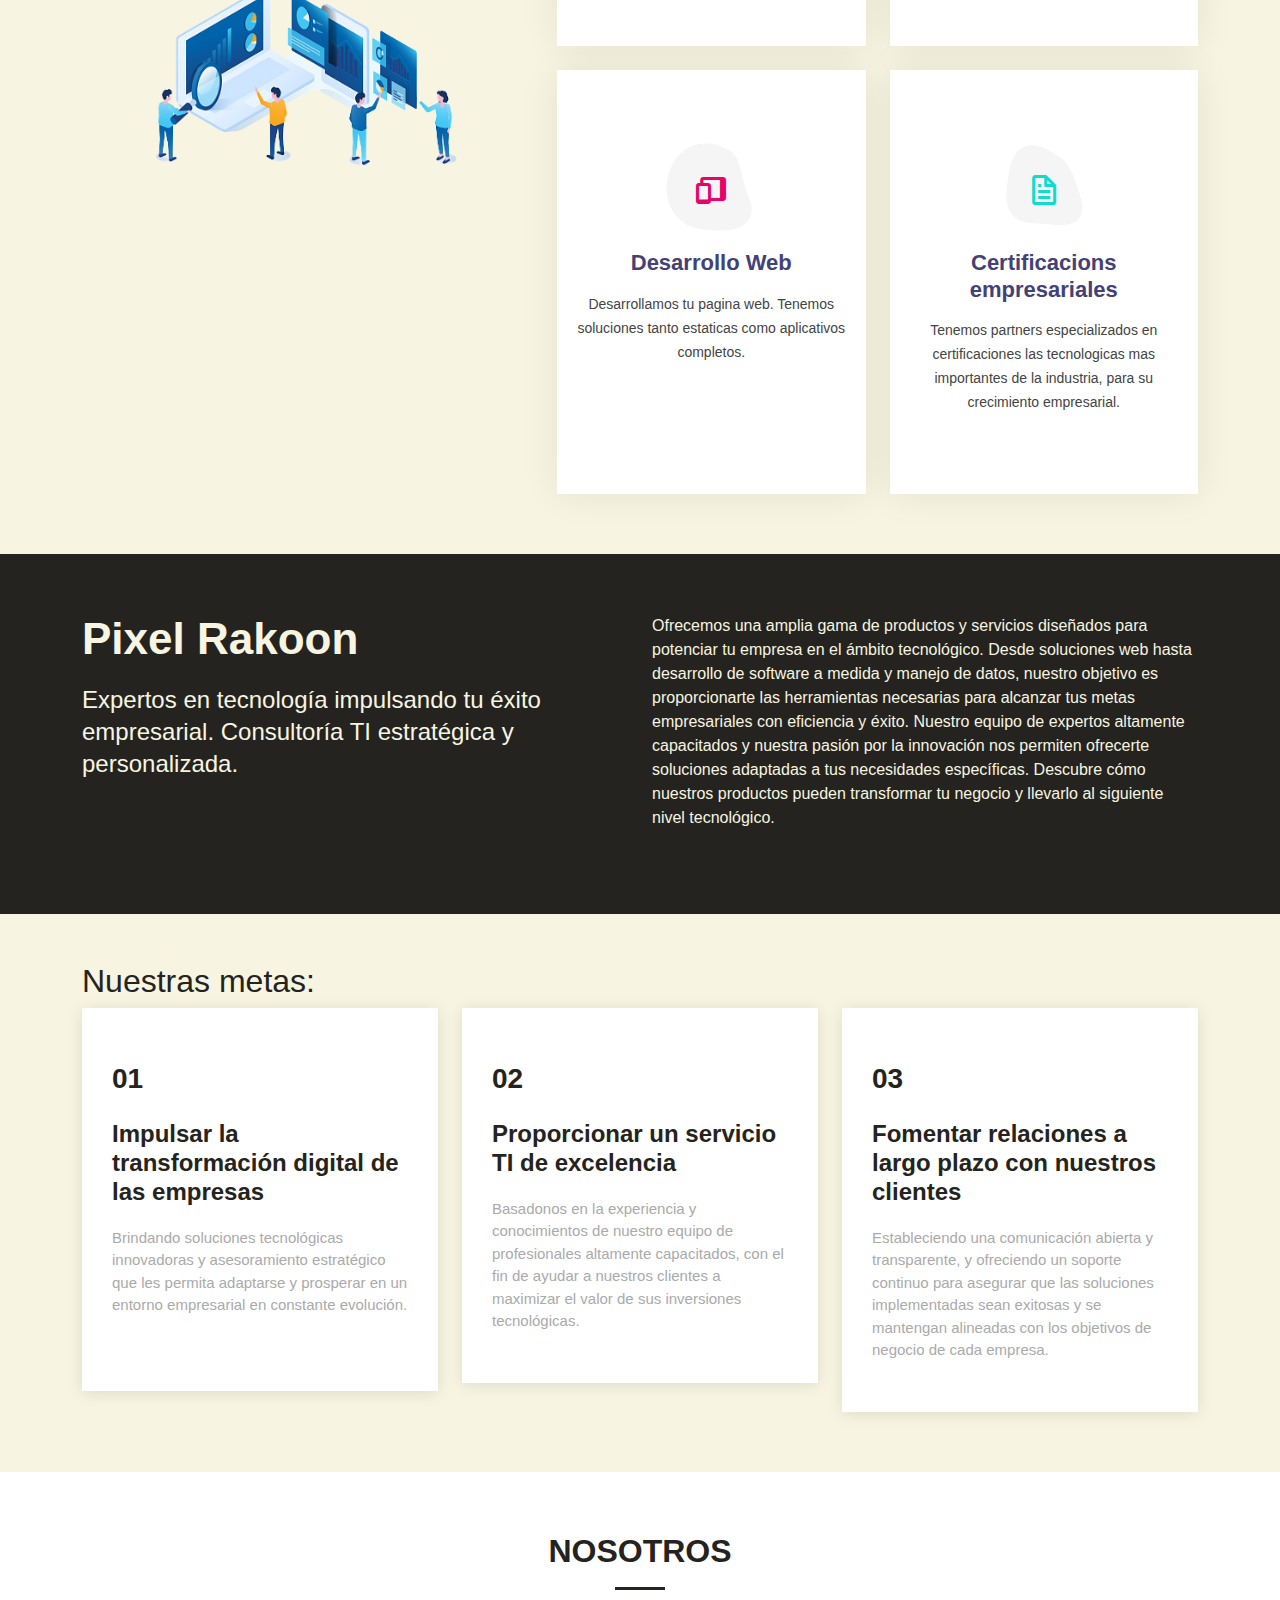
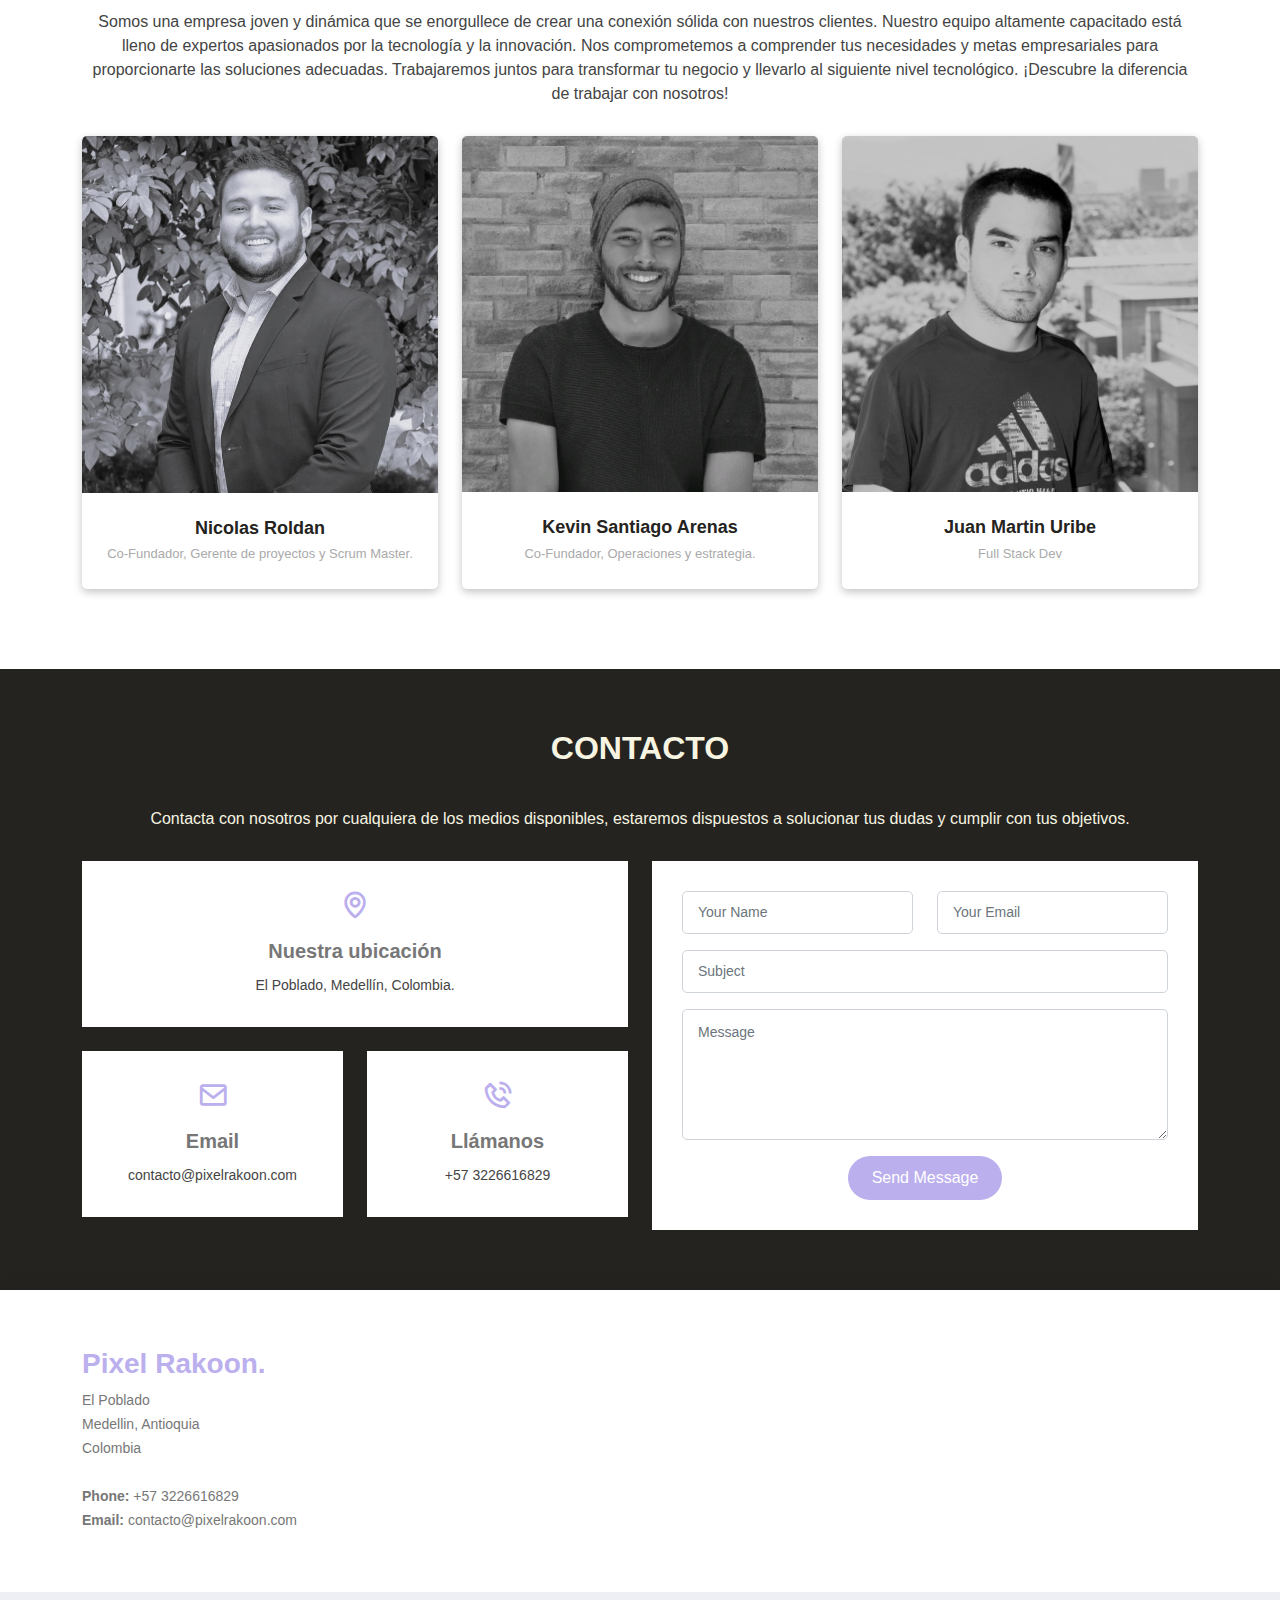
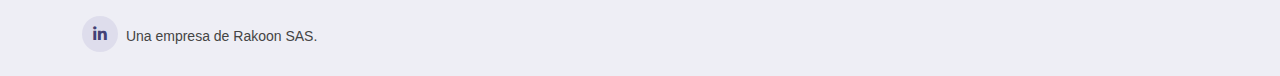
==== commit 5b059214: "Bar" ====
--- a/index.html
+++ b/index.html
@@ -115,7 +115,7 @@
 
       <div class="row">
 
-        <div class="col-lg-3 col-md-6">
+        <!-- <div class="col-lg-3 col-md-6">
           <div class="count-box">
             <i class="bi bi-emoji-smile"></i>
             <span data-purecounter-start="0" data-purecounter-end="16" data-purecounter-duration="1" class="purecounter"></span>
@@ -144,7 +144,7 @@
             <i class="bi bi-people"></i>
             <span data-purecounter-start="0" data-purecounter-end="7" data-purecounter-duration="1" class="purecounter"></span>
             <p>Colaboradores Expertos</p>
-          </div>
+          </div> -->
         </div>
 
       </div>
@@ -283,7 +283,7 @@
               <span>02</span>
               <h4>Proporcionar un servicio TI de excelencia</h4>
               <p>Basadonos en la experiencia y conocimientos de nuestro equipo de profesionales altamente capacitados, con el fin de ayudar a nuestros clientes a maximizar el valor de sus inversiones tecnológicas.</p>
-              <br>
+              
             </div>
           </div>
 
@@ -548,10 +548,10 @@
 
         <div class="row">
 
-          <div class="col-lg-3 col-md-6 d-flex align-items-stretch">
+          <div class="col-lg-4 col-md-6 d-flex align-items-stretch">
             <div class="member">
               <div class="member-img">
-                <img src="assets/img/team/team-1.jpeg" class="img-fluid" alt="">
+                <img src="assets/img/team/team-1.jpg" class="img-fluid" alt="">
                 <div class="social">
                   <!-- <a href=""><i class="bi bi-twitter"></i></a>
                   <a href=""><i class="bi bi-facebook"></i></a>
@@ -566,7 +566,7 @@
             </div>
           </div>
 
-          <div class="col-lg-3 col-md-6 d-flex align-items-stretch">
+          <div class="col-lg-4 col-md-6 d-flex align-items-stretch">
             <div class="member">
               <div class="member-img">
                 <img src="assets/img/team/team-3.jpg" class="img-fluid" alt="">
@@ -584,22 +584,7 @@
             </div>
           </div>
 
-          <div class="col-lg-3 col-md-6 d-flex align-items-stretch">
-            <div class="member">
-              <div class="member-img">
-                <img src="assets/img/team/team-4.jpeg" class="img-fluid" alt="">
-                <div class="social"> 
-                  <a href="https://www.linkedin.com/in/gustavogarciac/" target="_blank"><i class="bi bi-linkedin"></i></a>
-                </div>
-              </div>
-              <div class="member-info">
-                <h4 style="color: #242320;">Gustavo García</h4>
-                <span>Director de ventas & growth</span>
-              </div>
-            </div>
-          </div> 
-
-<div class="col-lg-3 col-md-6 d-flex align-items-stretch">
+<div class="col-lg-4 col-md-6 d-flex align-items-stretch">
             <div class="member">
               <div class="member-img">
                 <img src="assets/img/team/team-2.jpg" class="img-fluid" alt="">
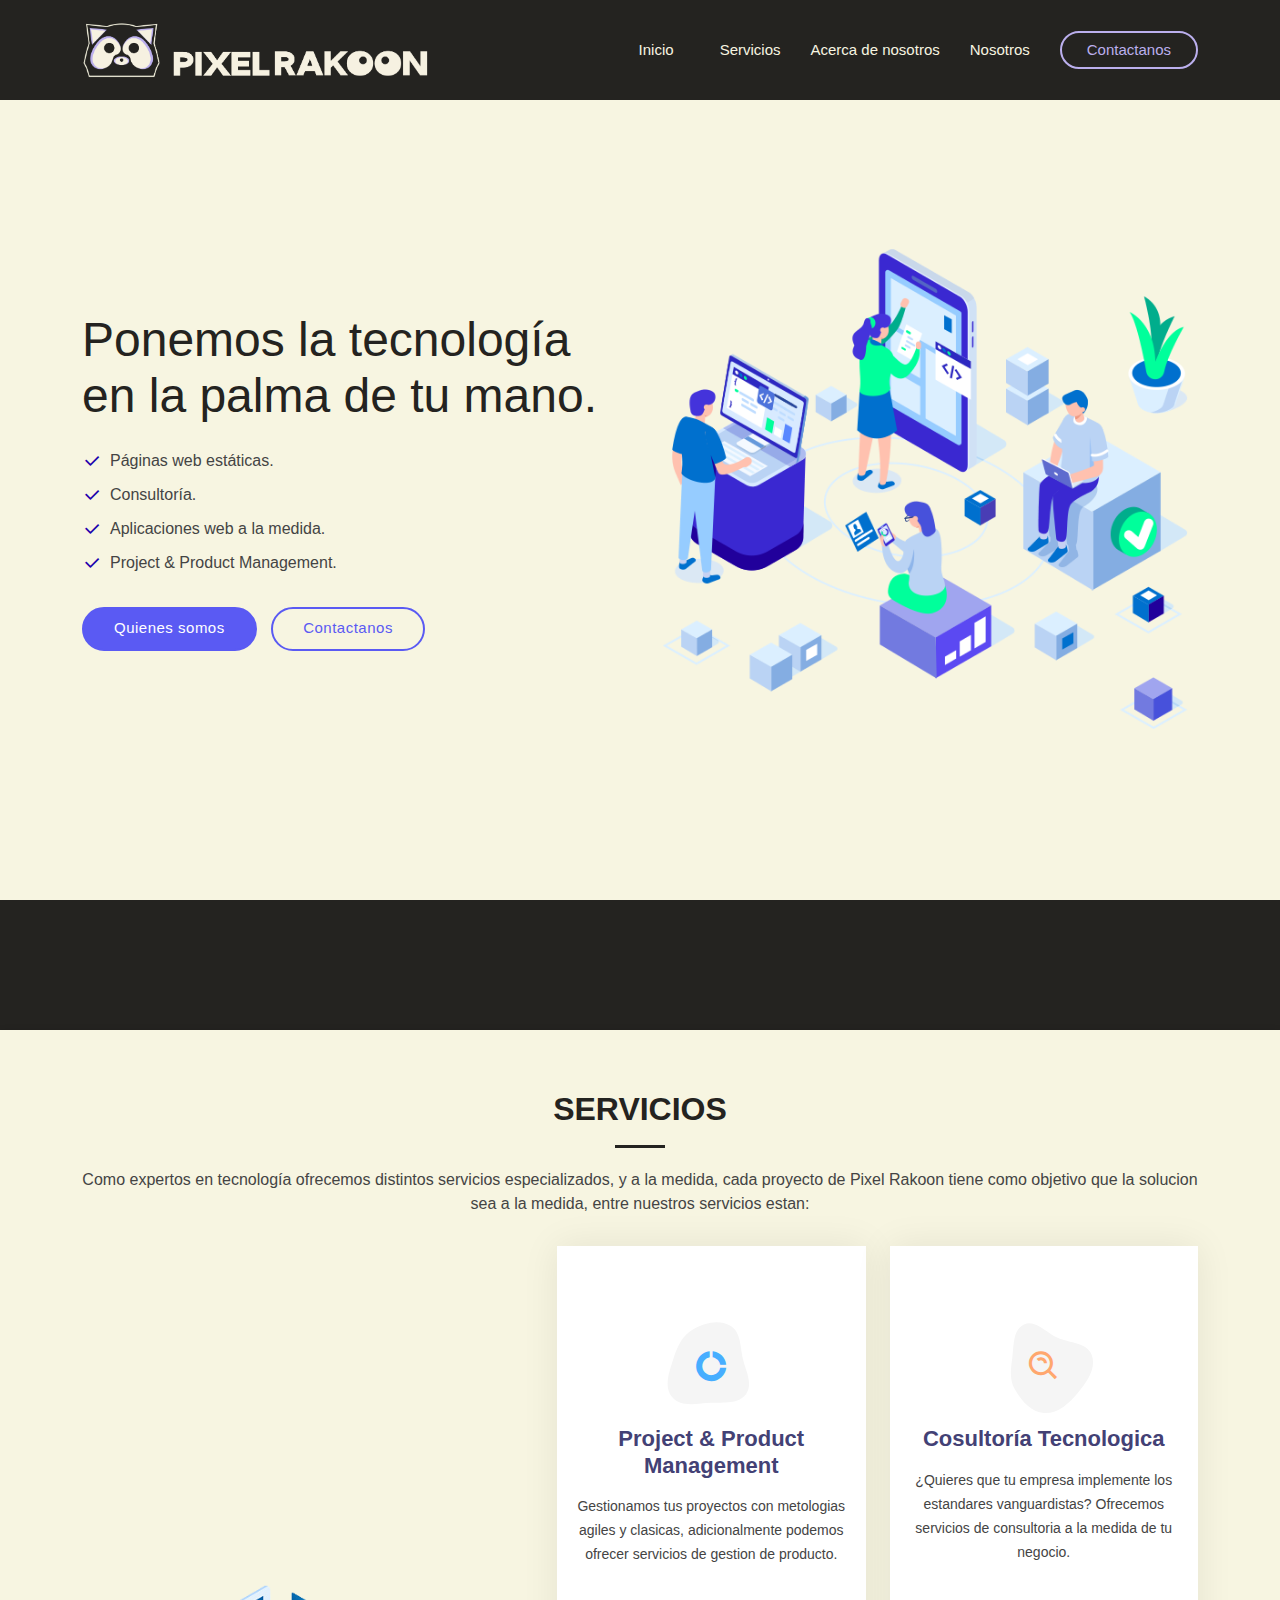
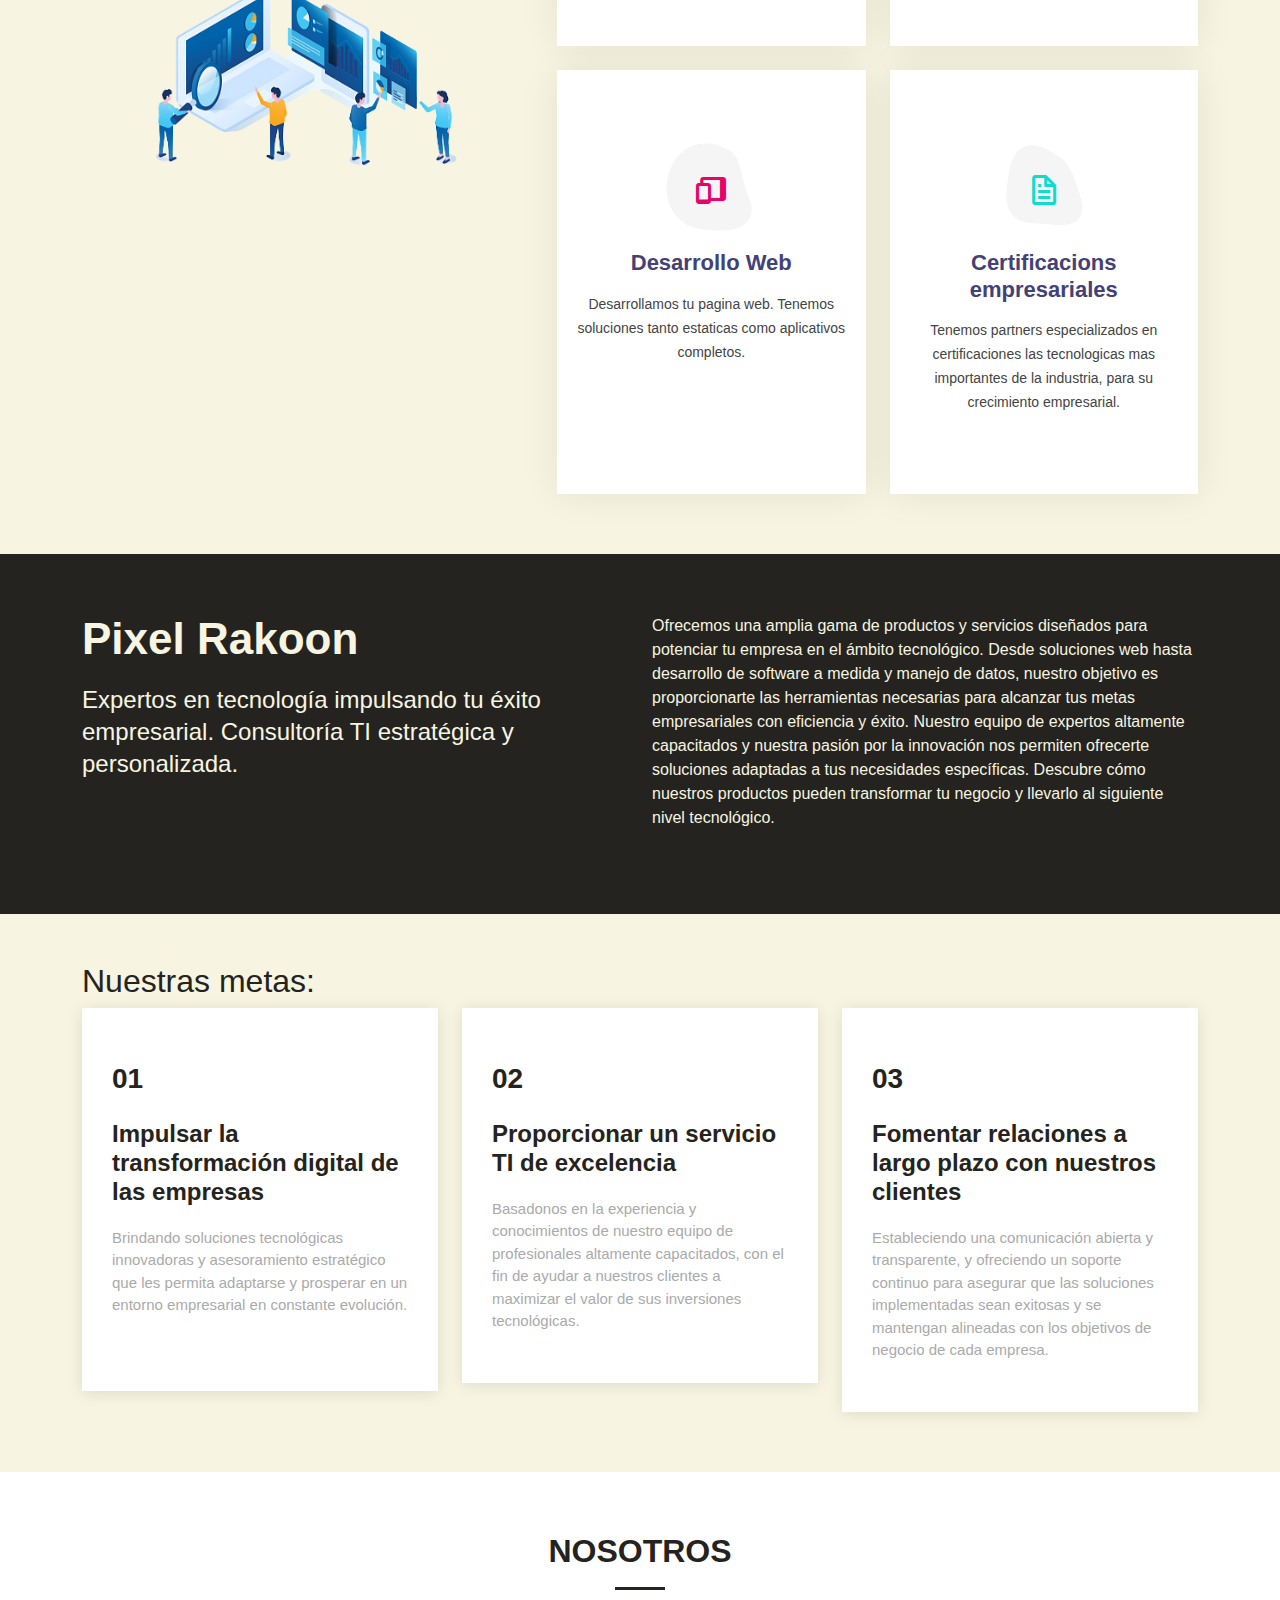
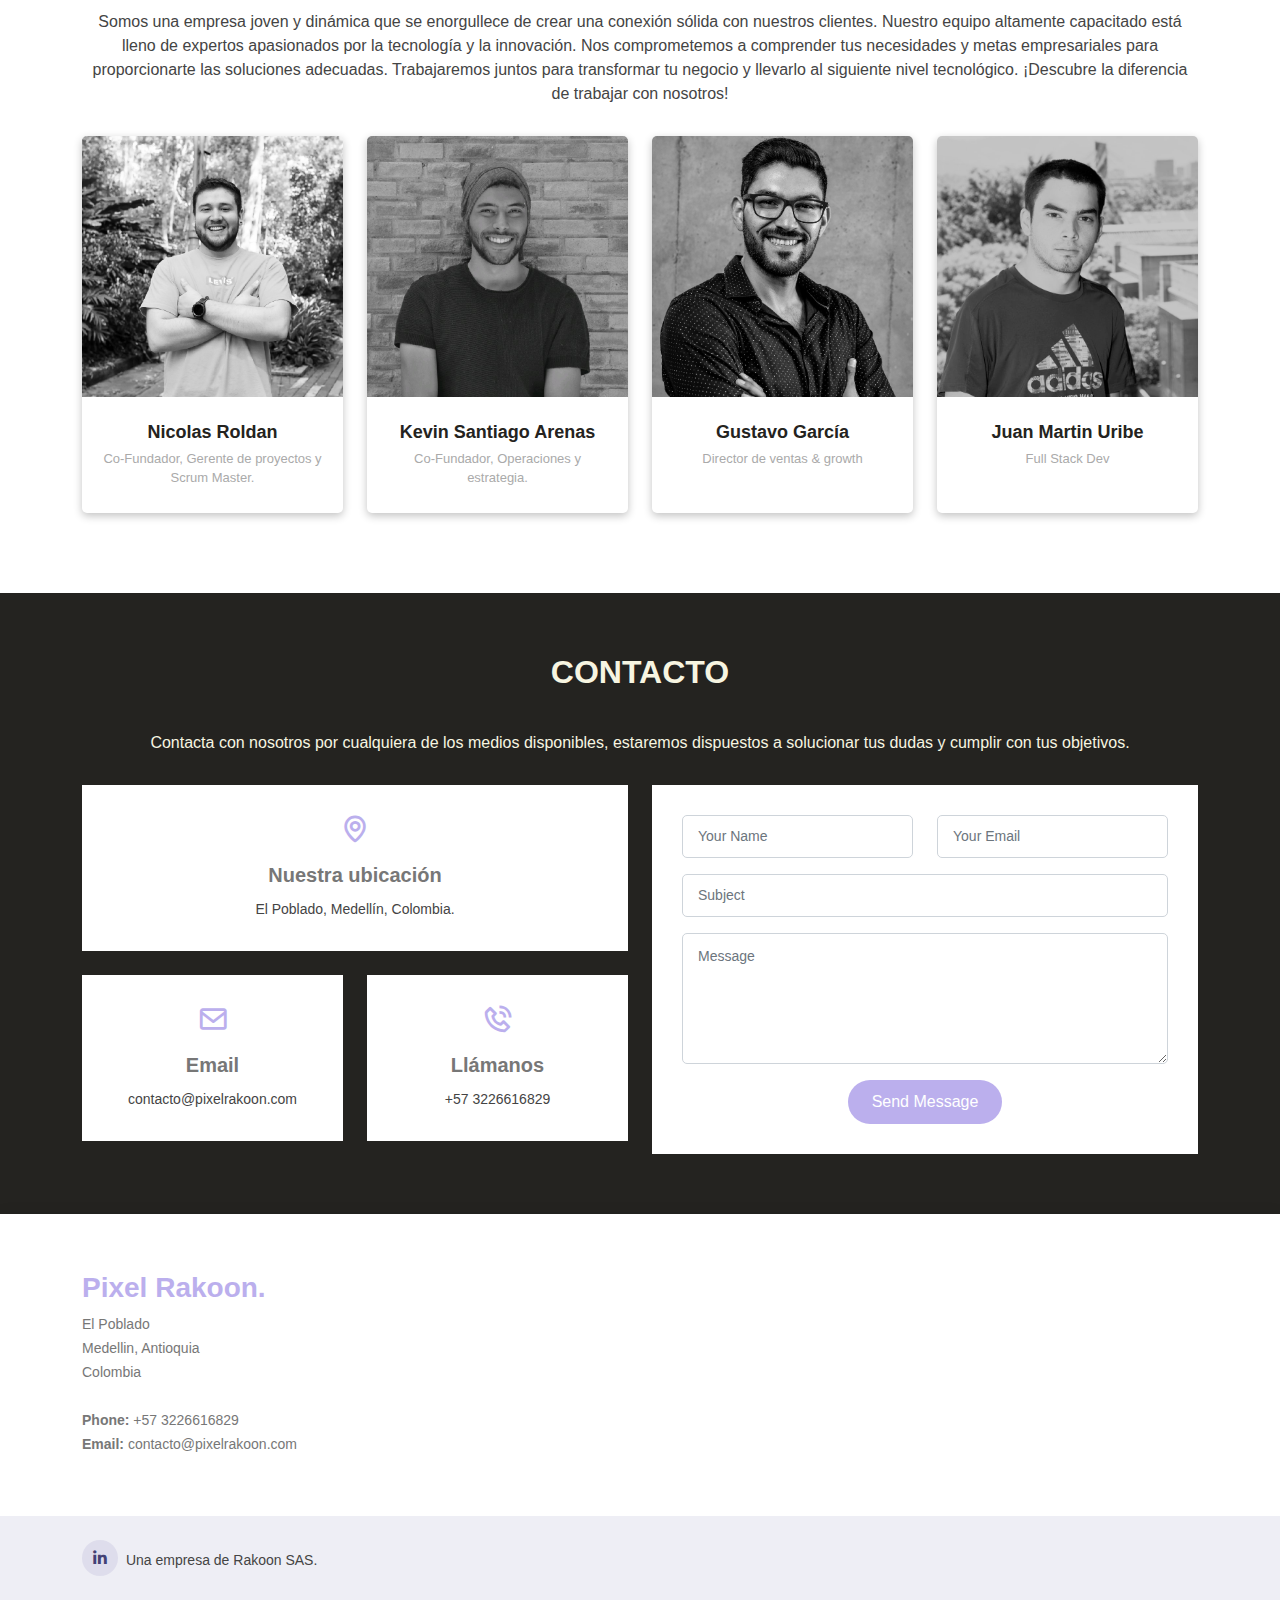
==== commit 5e269b04: "Merge branch 'main' of https://github.com/nicolasr15/PixelRakoon into main" ====
--- a/index.html
+++ b/index.html
@@ -548,10 +548,10 @@
 
         <div class="row">
 
-          <div class="col-lg-4 col-md-6 d-flex align-items-stretch">
+          <div class="col-lg-3 col-md-6 d-flex align-items-stretch">
             <div class="member">
               <div class="member-img">
-                <img src="assets/img/team/team-1.jpg" class="img-fluid" alt="">
+                <img src="assets/img/team/team-1.jpeg" class="img-fluid" alt="">
                 <div class="social">
                   <!-- <a href=""><i class="bi bi-twitter"></i></a>
                   <a href=""><i class="bi bi-facebook"></i></a>
@@ -566,7 +566,7 @@
             </div>
           </div>
 
-          <div class="col-lg-4 col-md-6 d-flex align-items-stretch">
+          <div class="col-lg-3 col-md-6 d-flex align-items-stretch">
             <div class="member">
               <div class="member-img">
                 <img src="assets/img/team/team-3.jpg" class="img-fluid" alt="">
@@ -584,7 +584,22 @@
             </div>
           </div>
 
-<div class="col-lg-4 col-md-6 d-flex align-items-stretch">
+          <div class="col-lg-3 col-md-6 d-flex align-items-stretch">
+            <div class="member">
+              <div class="member-img">
+                <img src="assets/img/team/team-4.jpeg" class="img-fluid" alt="">
+                <div class="social"> 
+                  <a href="https://www.linkedin.com/in/gustavogarciac/" target="_blank"><i class="bi bi-linkedin"></i></a>
+                </div>
+              </div>
+              <div class="member-info">
+                <h4 style="color: #242320;">Gustavo García</h4>
+                <span>Director de ventas & growth</span>
+              </div>
+            </div>
+          </div> 
+
+<div class="col-lg-3 col-md-6 d-flex align-items-stretch">
             <div class="member">
               <div class="member-img">
                 <img src="assets/img/team/team-2.jpg" class="img-fluid" alt="">
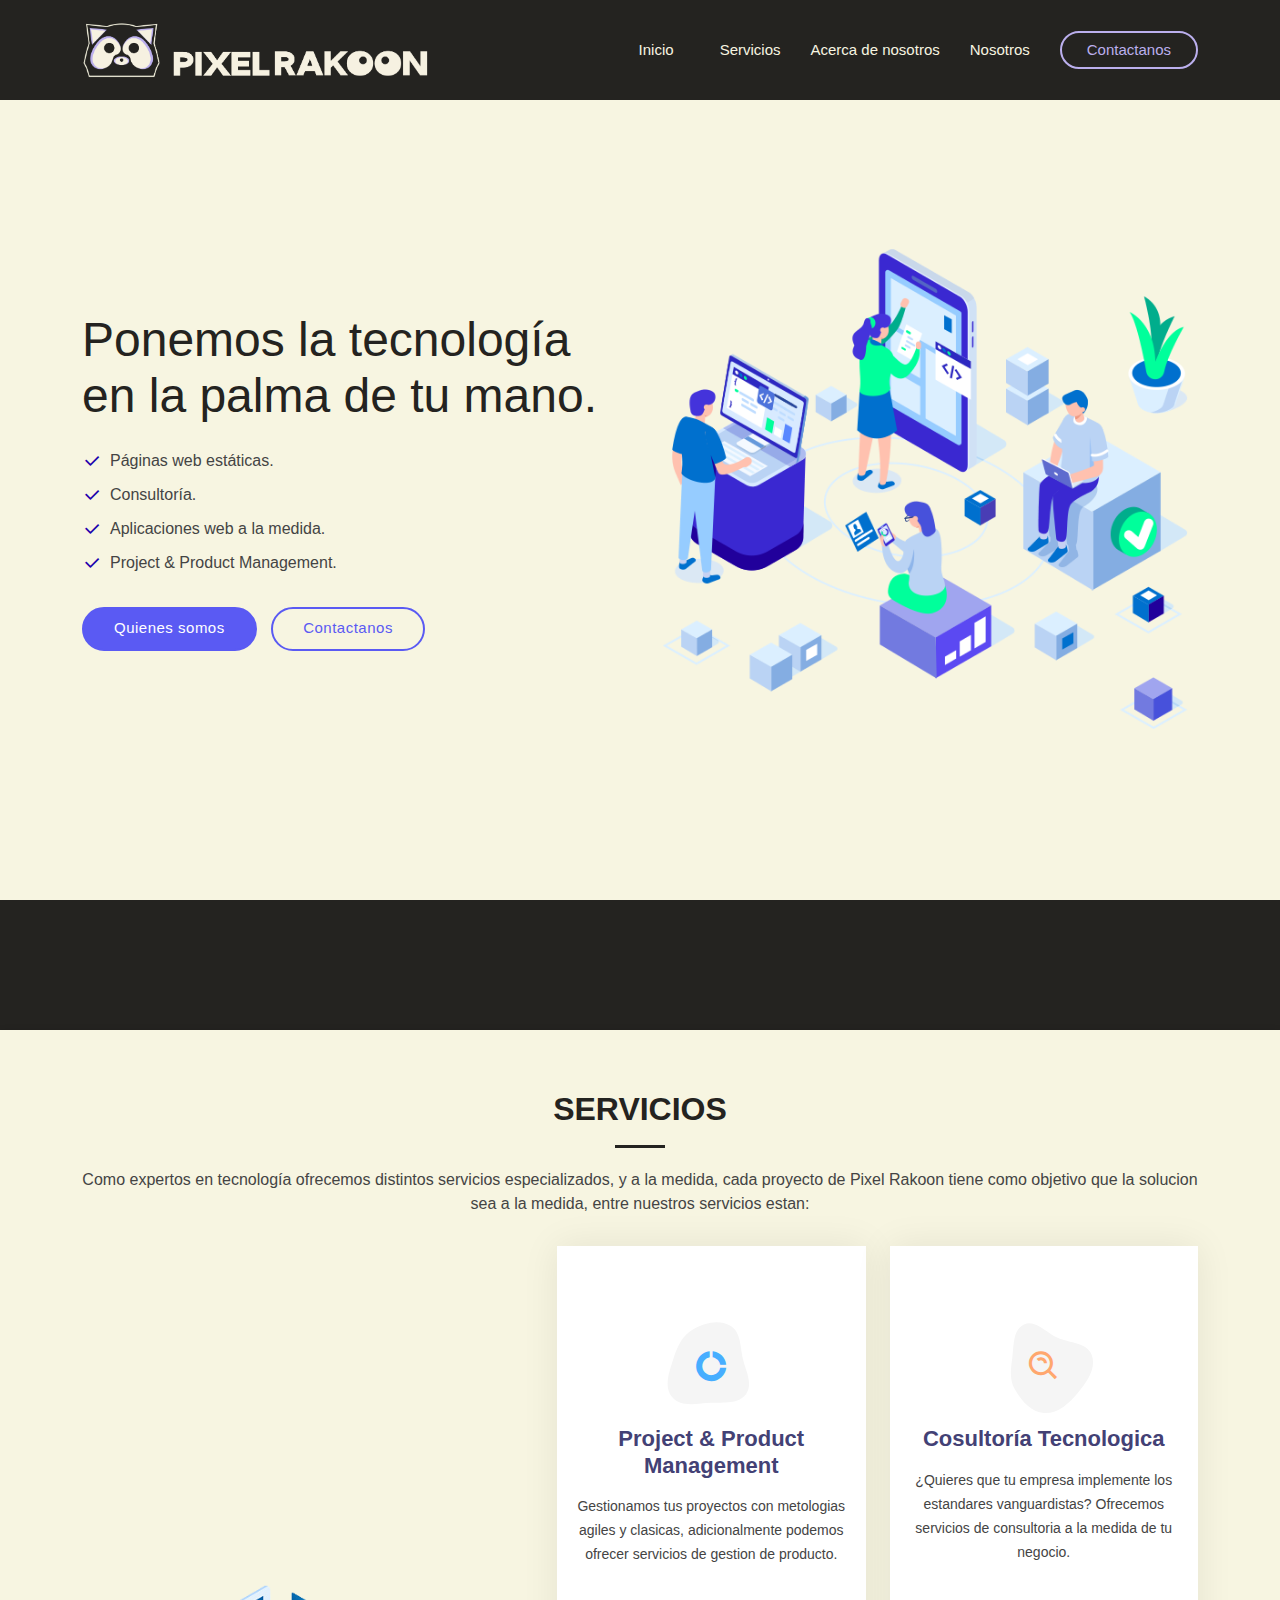
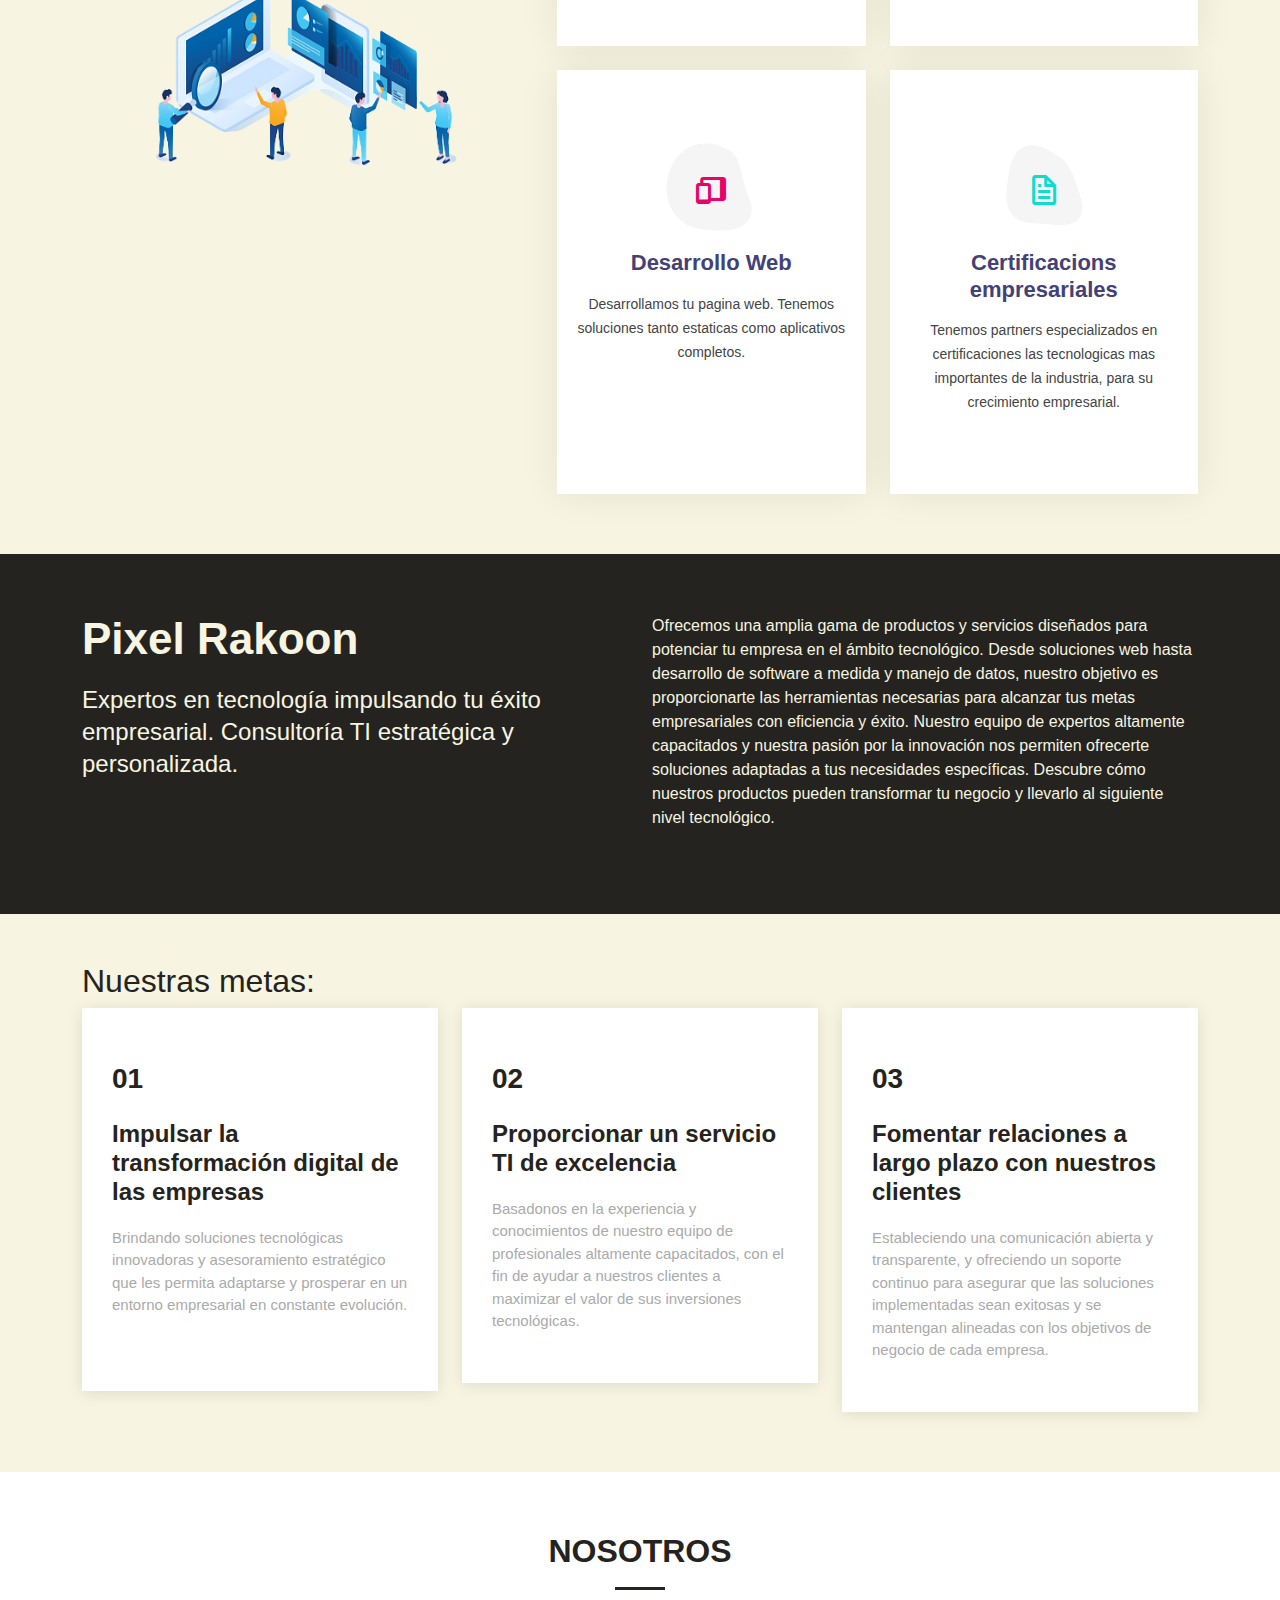
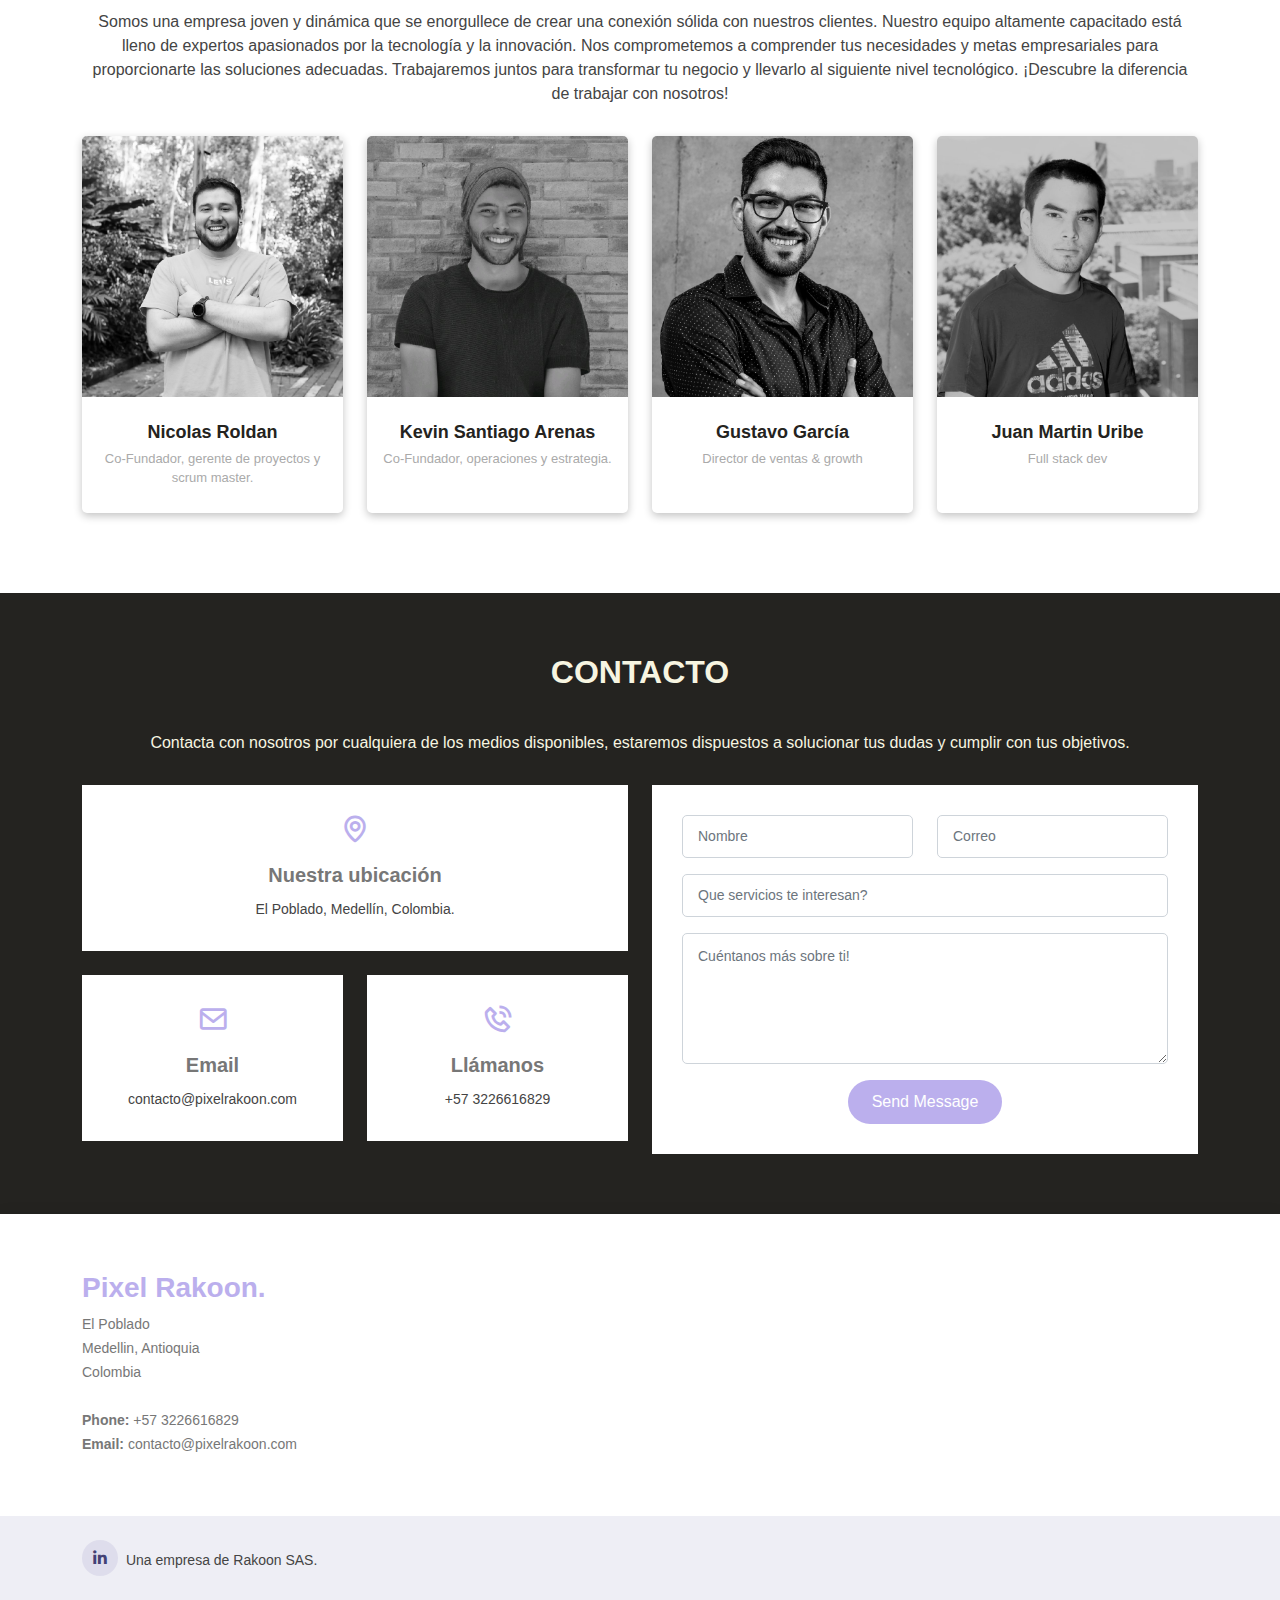
==== commit 9f2ae611: "Contact form fixed" ====
--- a/index.html
+++ b/index.html
@@ -561,7 +561,7 @@
               </div>
               <div class="member-info">
                 <h4 style="color: #242320;">Nicolas Roldan</h4>
-                <span>Co-Fundador, Gerente de proyectos y Scrum Master.</span>
+                <span>Co-Fundador, gerente de proyectos y scrum master.</span>
               </div>
             </div>
           </div>
@@ -579,7 +579,7 @@
               </div>
               <div class="member-info">
                 <h4 style="color: #242320;">Kevin Santiago Arenas</h4>
-                <span>Co-Fundador, Operaciones y estrategia.</span>
+                <span>Co-Fundador, operaciones y estrategia.</span>
               </div>
             </div>
           </div>
@@ -609,7 +609,7 @@
               </div>
               <div class="member-info">
                 <h4 style="color: #242320;">Juan Martin Uribe</h4>
-                <span>Full Stack Dev</span>
+                <span>Full stack dev</span>
               </div>
             </div>
           </div> 
@@ -823,17 +823,18 @@
             <form method="post" role="form" class="php-email-form" name="contact" netlify data-netlify="true">
               <div class="row">
                 <div class="col-md-6 form-group">
-                  <input type="text" name="name" class="form-control" id="name" placeholder="Your Name" required>
+                  <input type="text" name="name" class="form-control" id="name" placeholder="Nombre" required>
                 </div>
                 <div class="col-md-6 form-group mt-3 mt-md-0">
-                  <input type="email" class="form-control" name="email" id="email" placeholder="Your Email" required>
-                </div>
-              </div>
+                  <input type="email" class="form-control" name="email" id="email" placeholder="Correo" required>
+                </div>
+              </div>
+            
               <div class="form-group mt-3">
-                <input type="text" class="form-control" name="subject" id="subject" placeholder="Subject" required>
+                <input type="text" class="form-control" name="subject" id="subject" placeholder="Que servicios te interesan?" required>
               </div>
               <div class="form-group mt-3">
-                <textarea class="form-control" name="message" rows="5" placeholder="Message" required></textarea>
+                <textarea class="form-control" name="message" rows="5" placeholder="Cuéntanos más sobre ti!" required></textarea>
               </div>
               <div class="my-3">
                 <div class="loading">Loading</div>
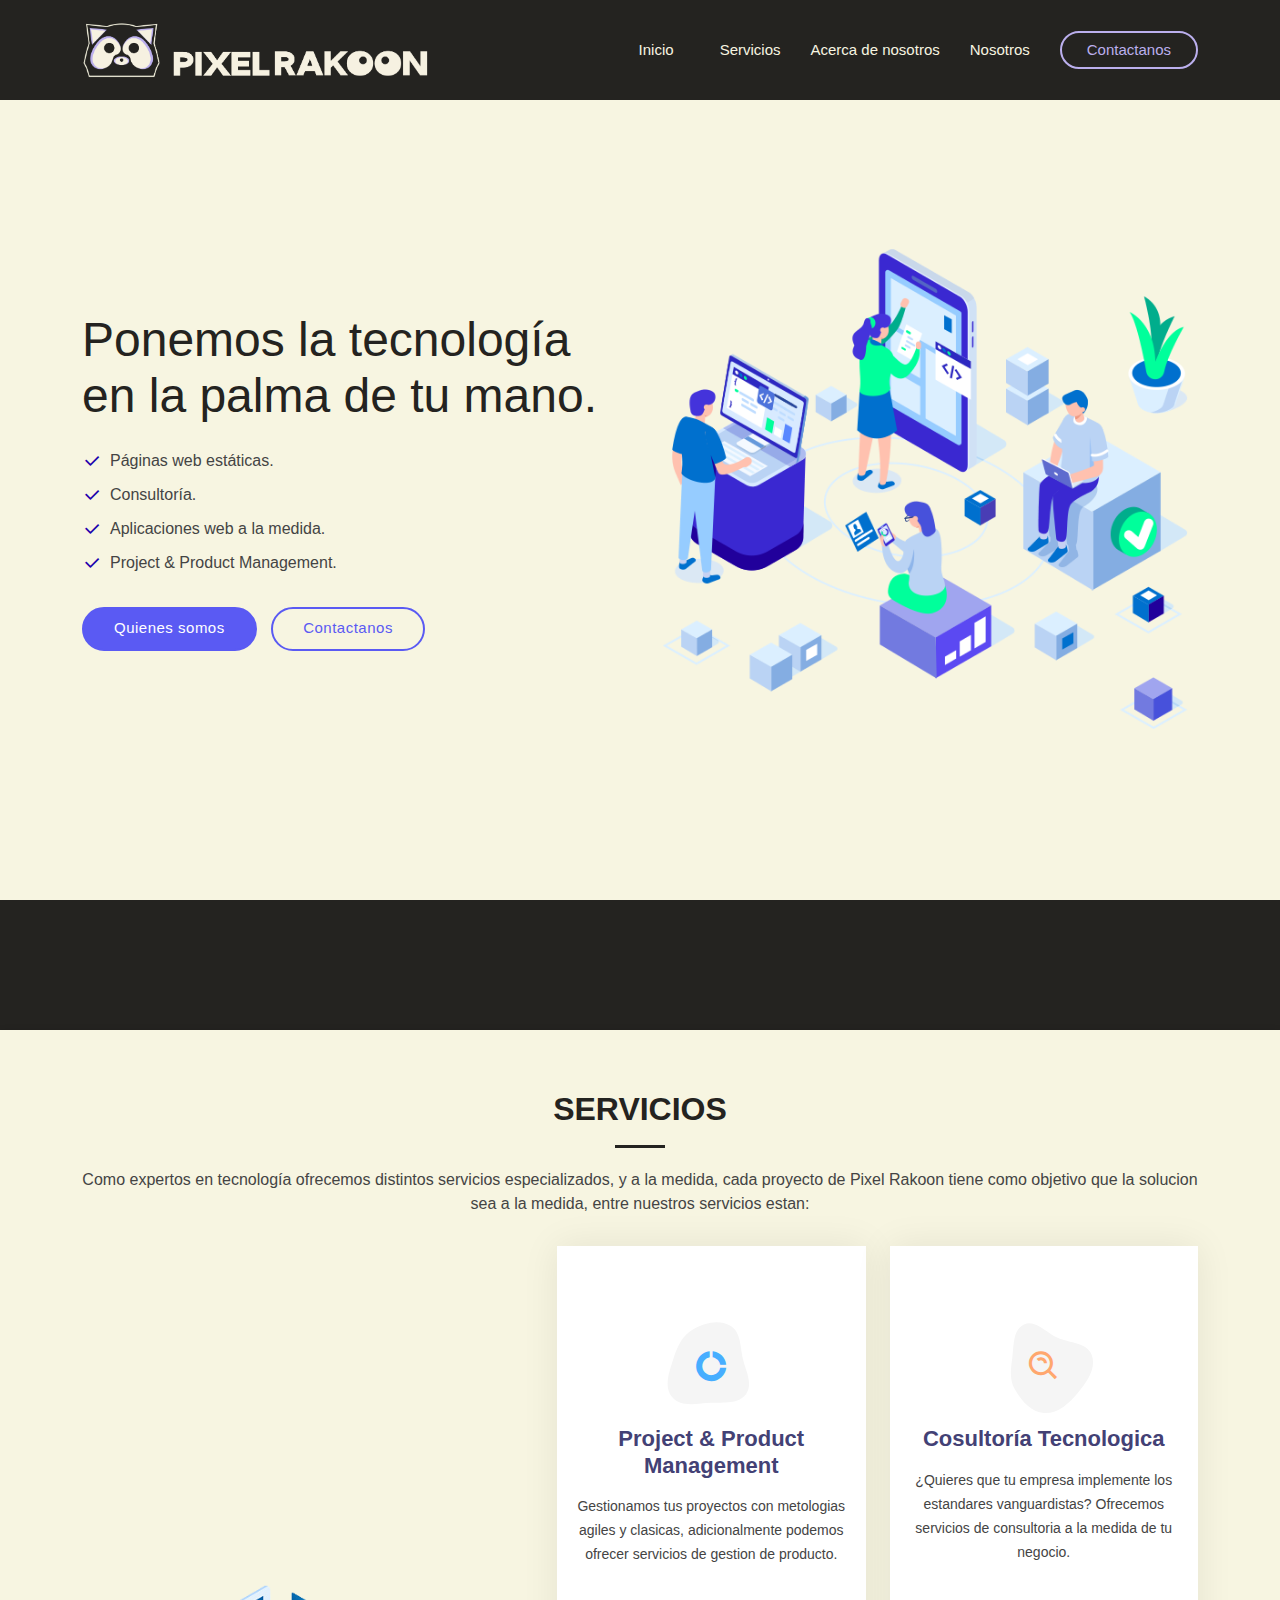
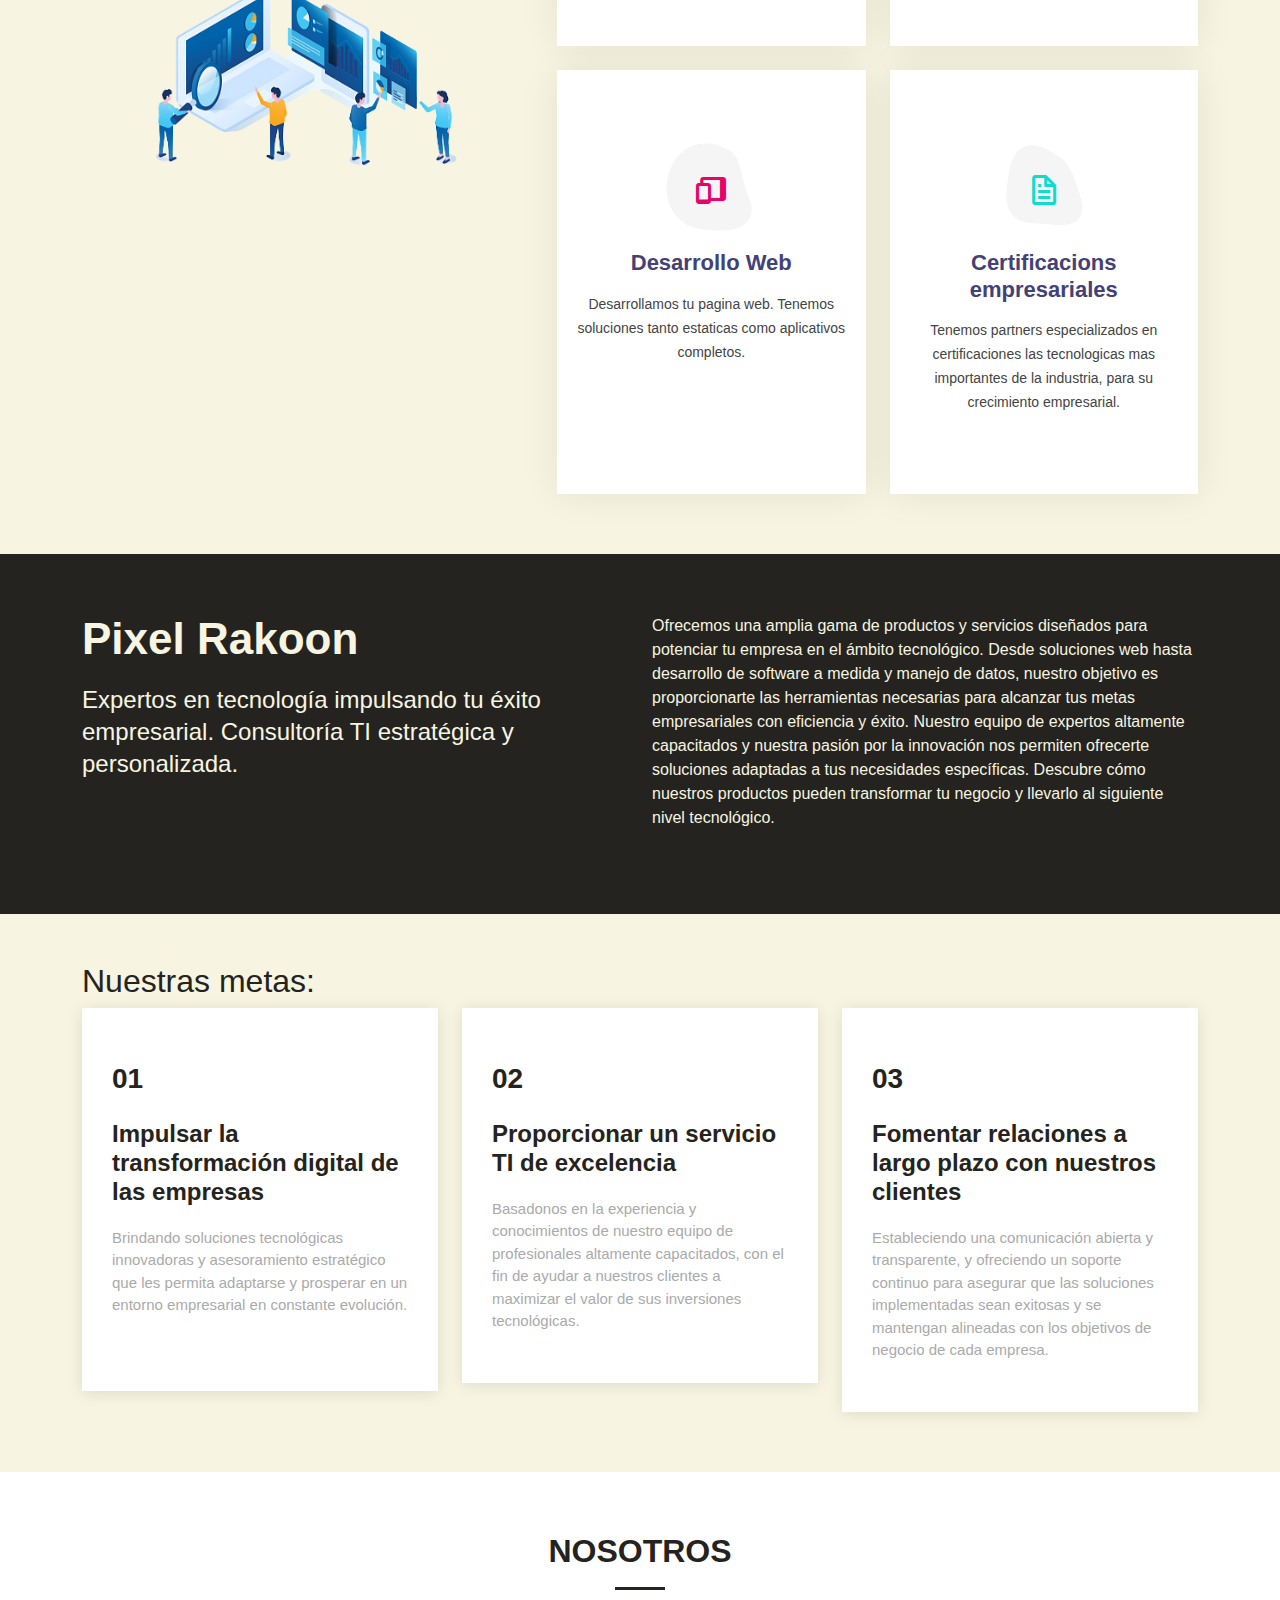
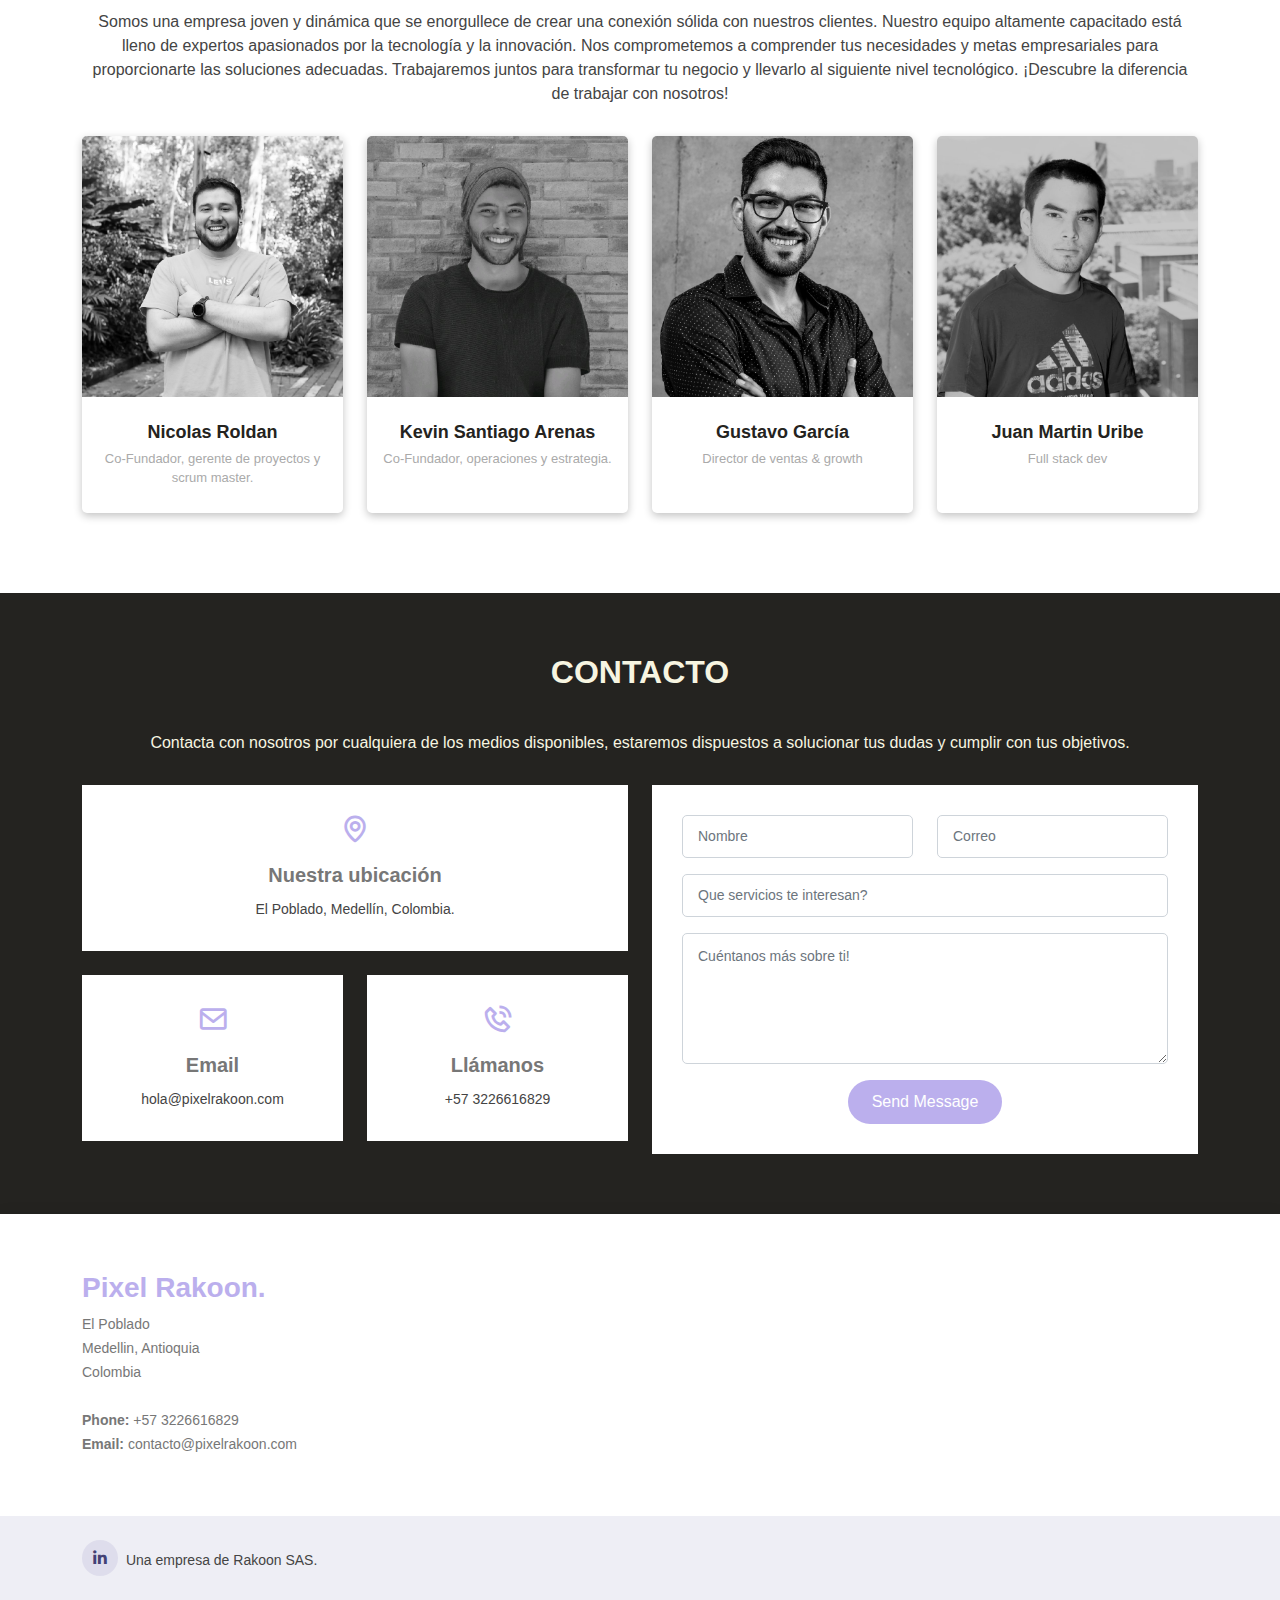
==== commit 336d40ae: "email fix" ====
--- a/index.html
+++ b/index.html
@@ -805,7 +805,7 @@
                 <div class="info-box mt-4">
                   <i class="bx bx-envelope"></i>
                   <h3>Email</h3>
-                  <p>contacto@pixelrakoon.com</p>
+                  <p>hola@pixelrakoon.com</p>
                 </div>
               </div>
               <div class="col-md-6">
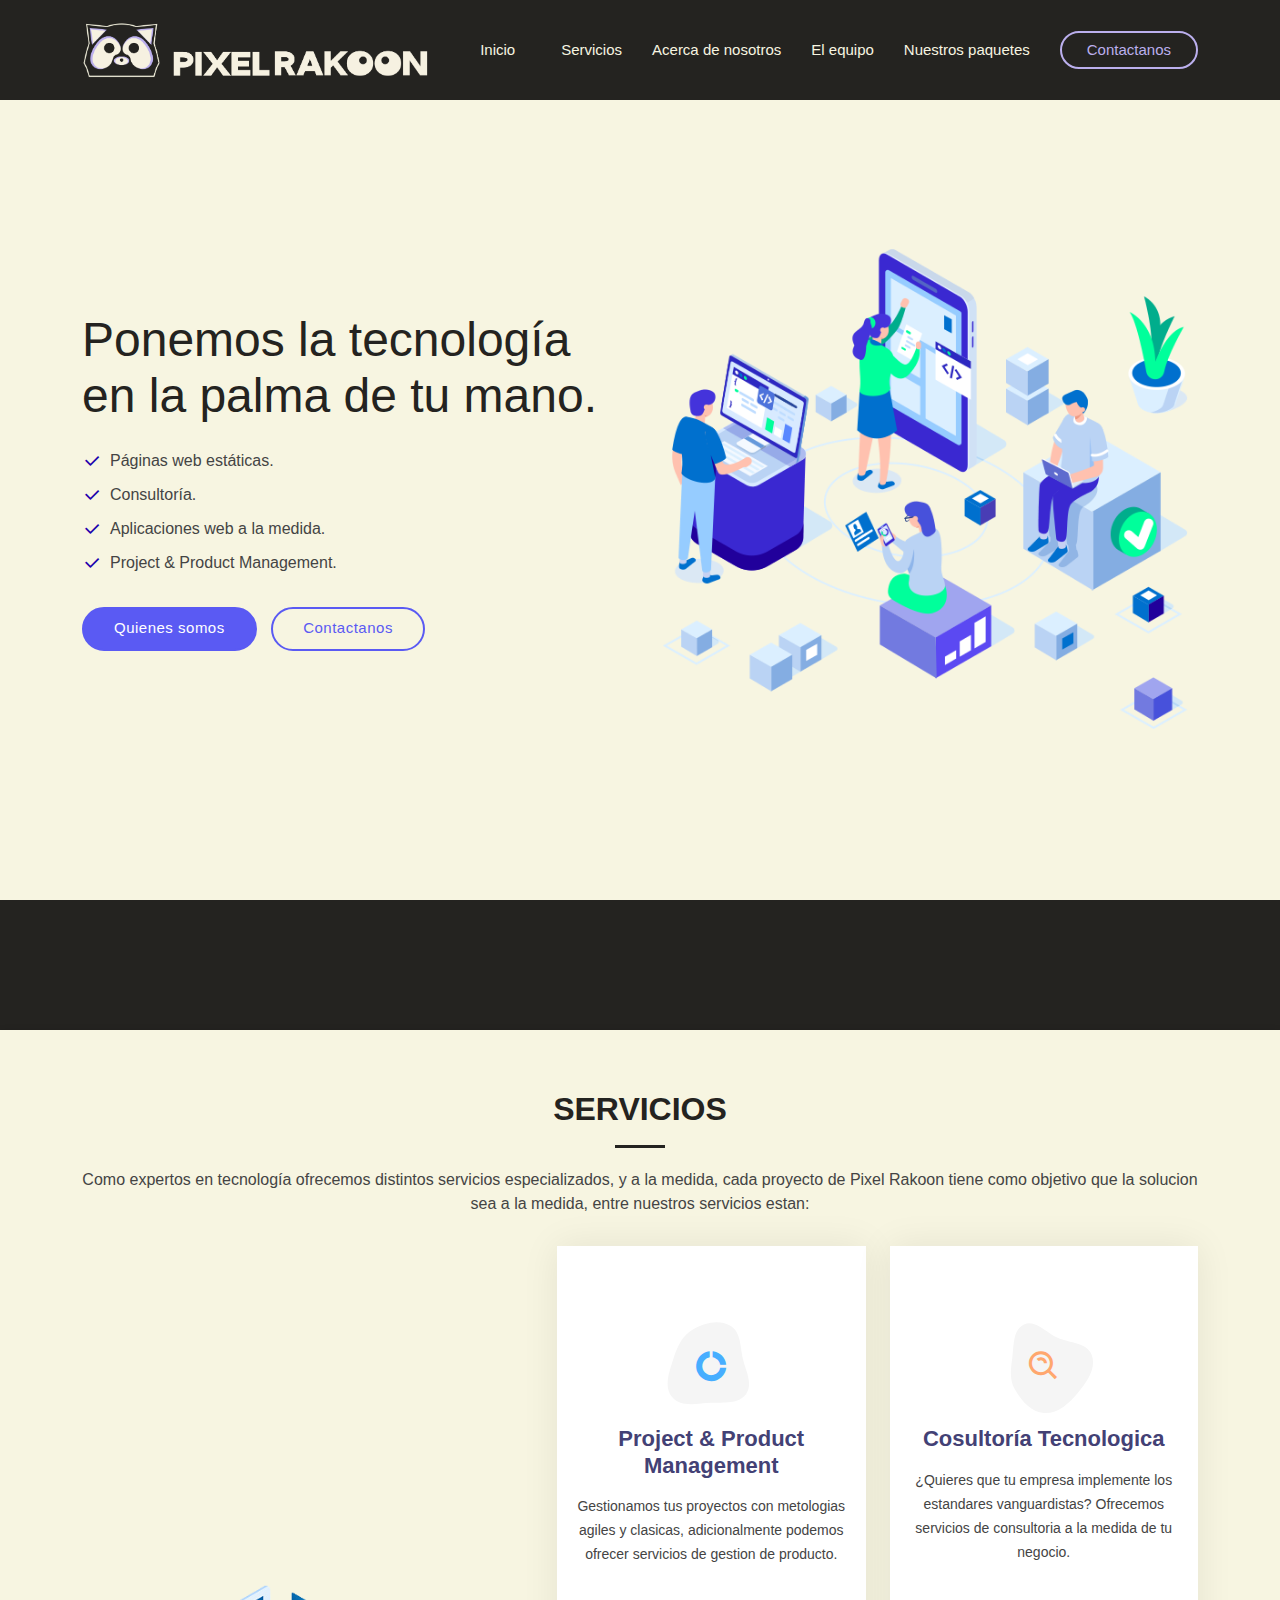
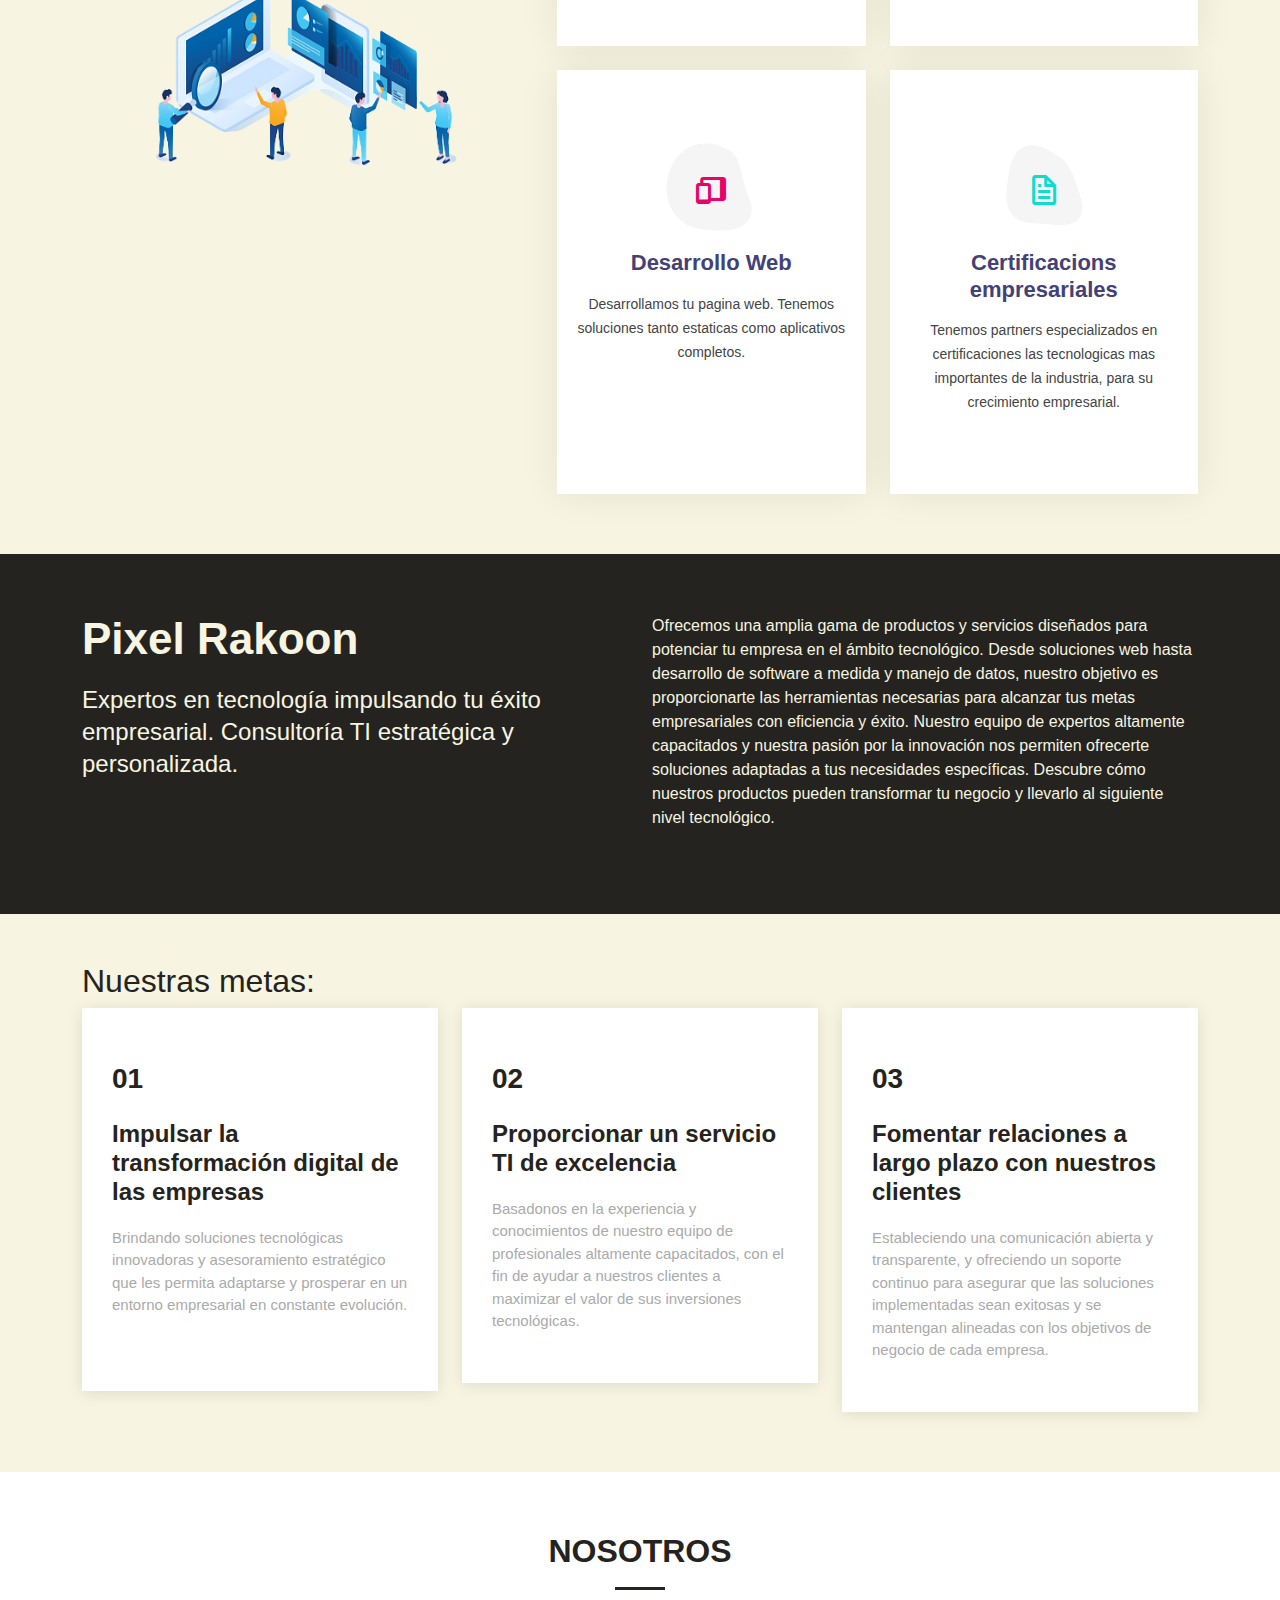
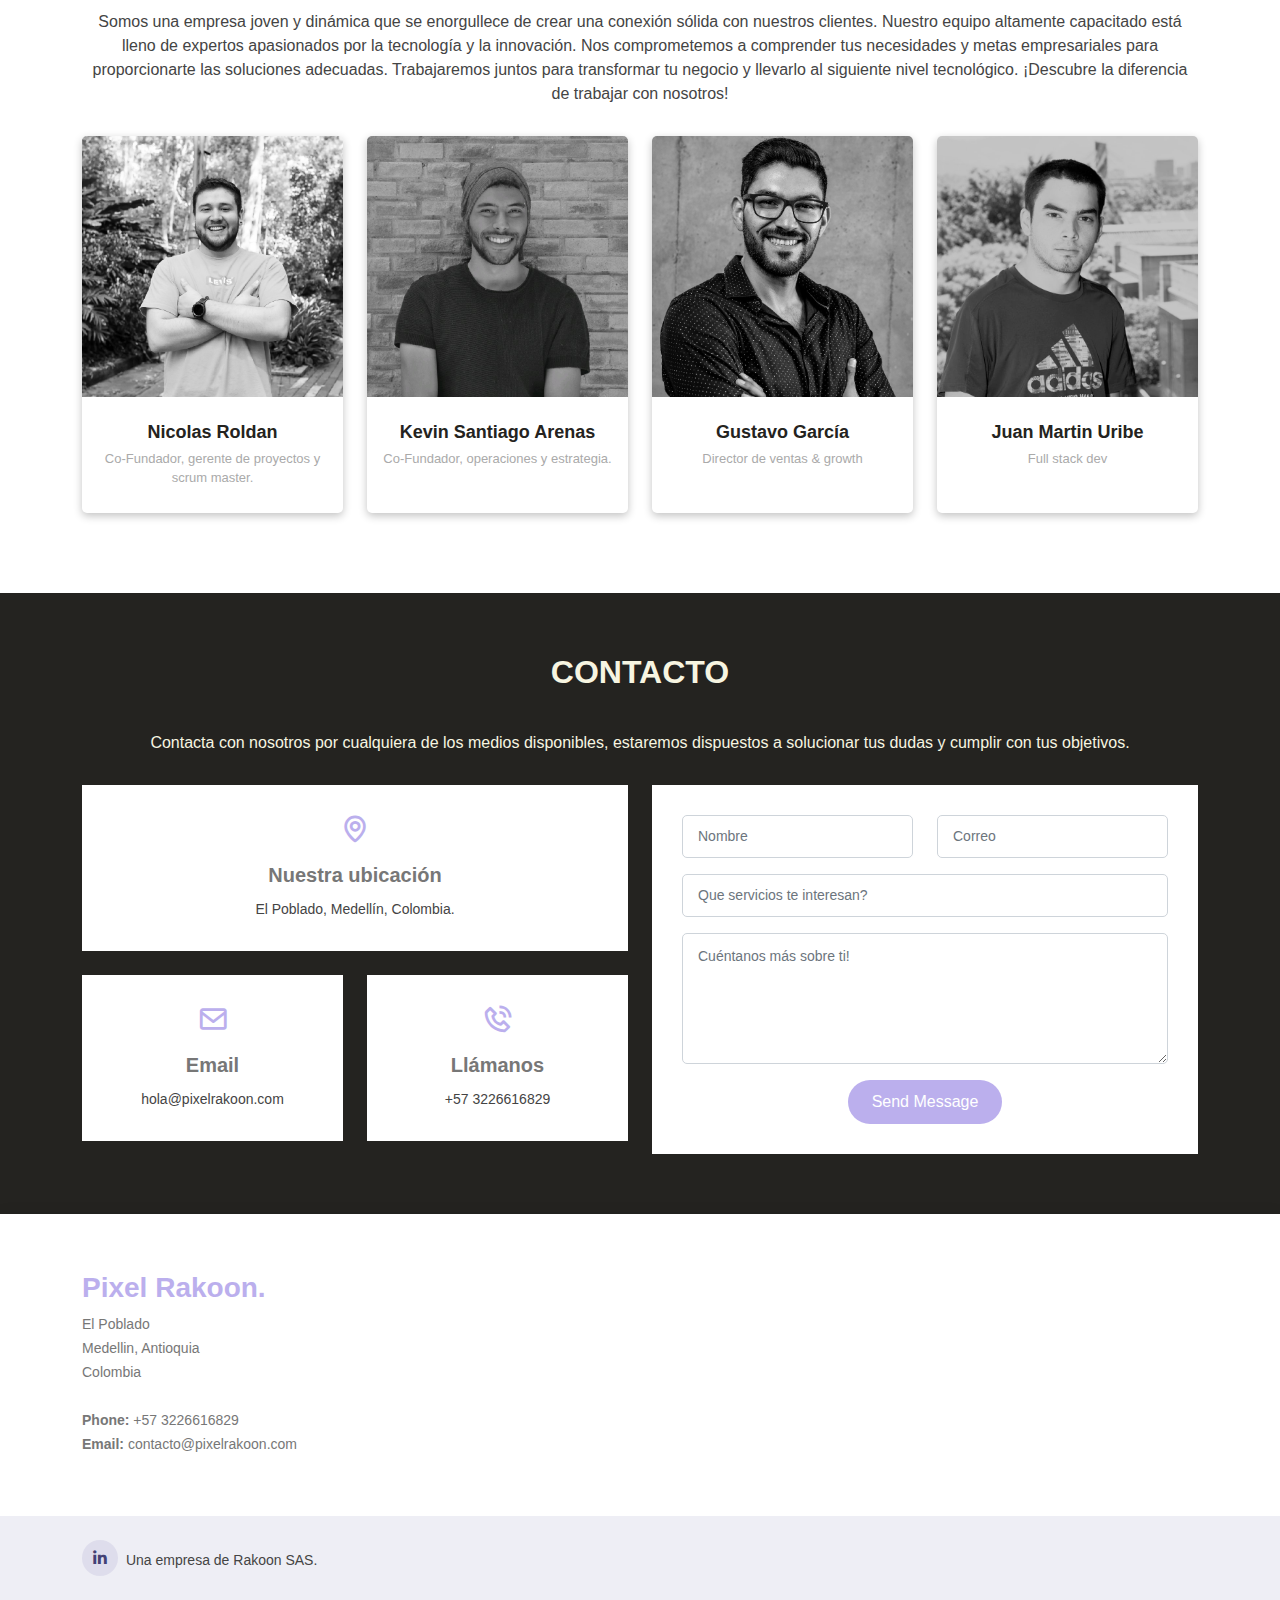
==== commit 2cddf6e8: "ecommerce v1" ====
--- a/index.html
+++ b/index.html
@@ -56,7 +56,8 @@
           <li><a class="nav-link scrollto" href="#services">Servicios</a></li>
           <li><a class="nav-link scrollto" href="#about">Acerca de nosotros</a></li>
           <!-- <li><a class="nav-link scrollto " href="#portfolio">Portafolio</a></li> -->
-          <li><a class="nav-link scrollto" href="#team">Nosotros</a></li>
+          <li><a class="nav-link scrollto" href="#team">El equipo</a></li>
+          <li><a class="nav-link" href="/pricing.html">Nuestros paquetes
           <!--<li class="dropdown"><a href="#"><span>Drop Down</span> <i class="bi bi-chevron-down"></i></a>
             <ul>
               <li><a href="#">Drop Down 1</a></li>
@@ -74,8 +75,12 @@
               <li><a href="#">Drop Down 4</a></li>
             </ul>
           </li>
-          <li><a class="nav-link scrollto" href="#contact">Contacto</a></li>-->
+          <li><a class="nav-link scrollto" href="#contact">Contacto</a></li> -->
           <li><a class="getstarted scrollto" href="#contact">Contactanos</a></li>
+          <li><div class="ec-cart-widget"></div>
+          <div> <script data-cfasync="false" type="text/javascript" src="https://app.ecwid.com/script.js?91318811&data_platform=code&data_date=2023-08-28" charset="utf-8"></script>
+            <script type="text/javascript">Ecwid.init();</script>
+          </div></li>
         </ul>
         <i class="bi bi-list mobile-nav-toggle"></i>
       </nav><!-- .navbar -->
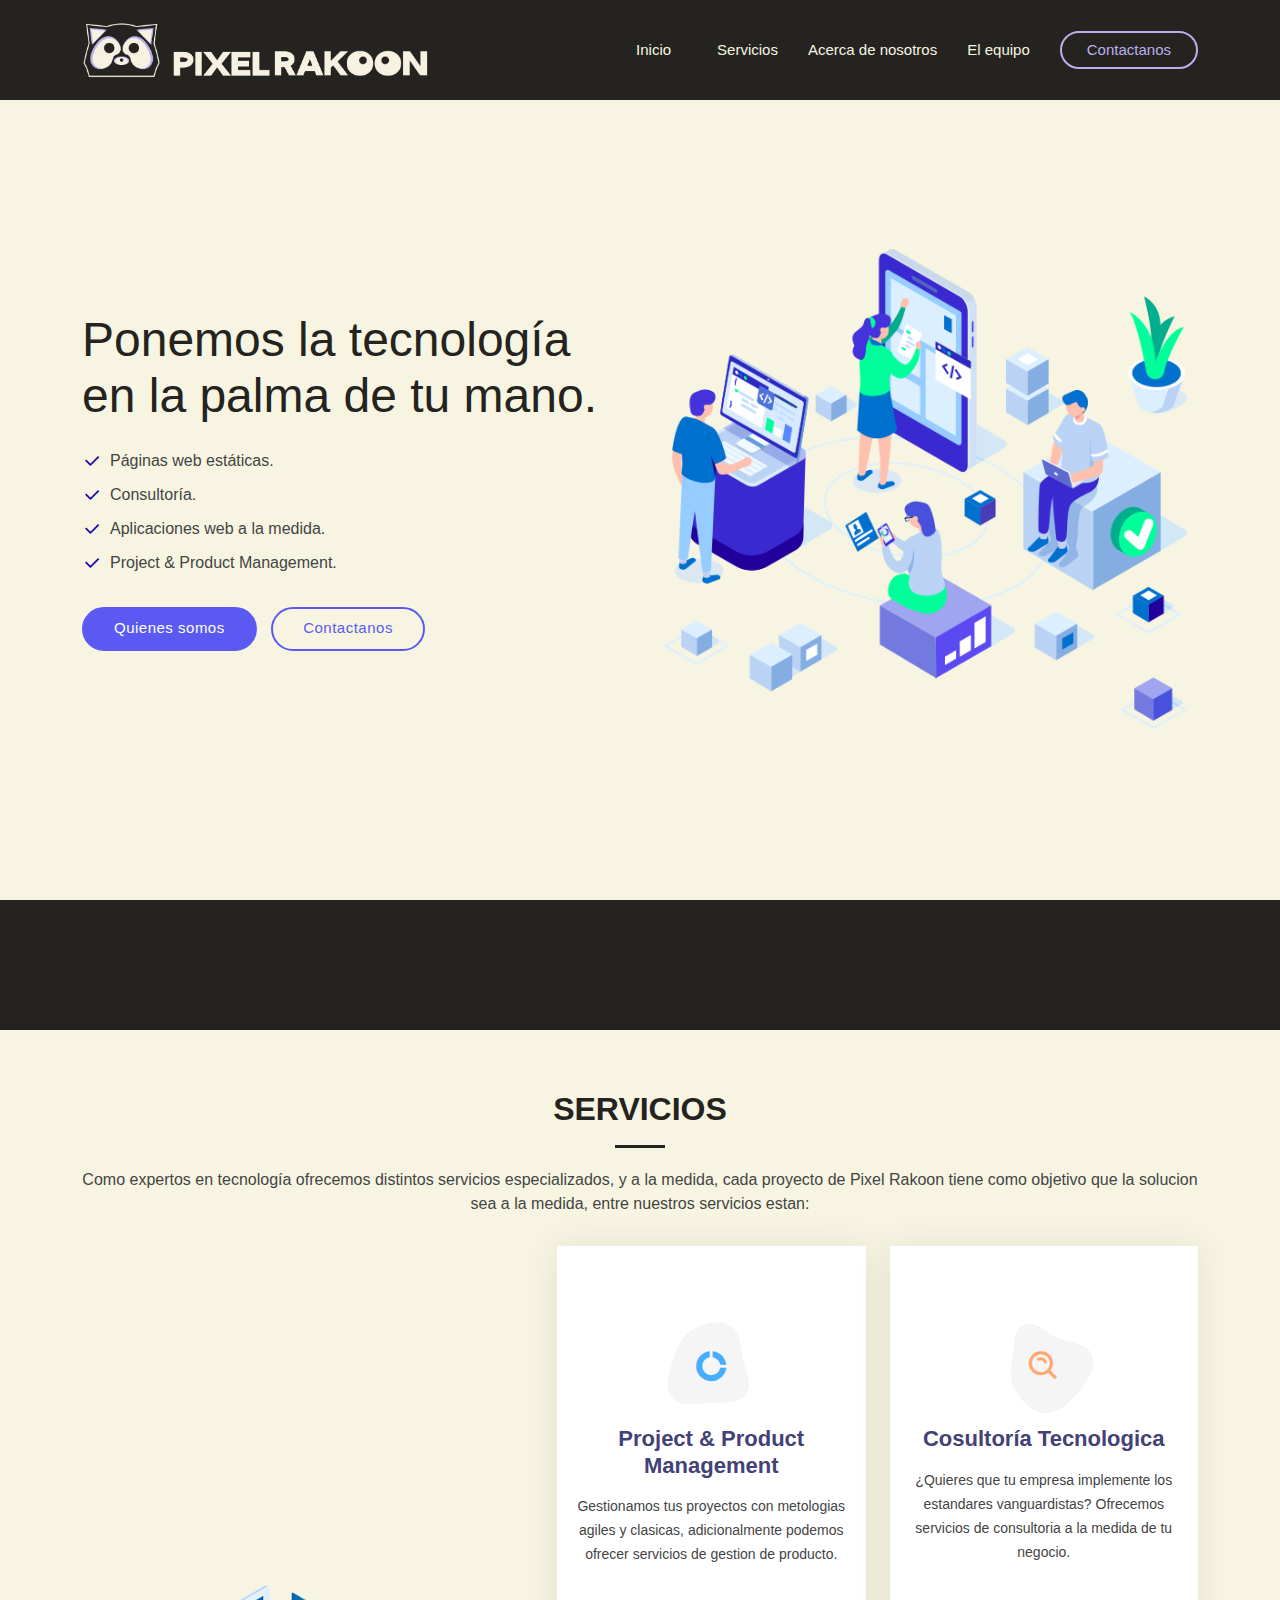
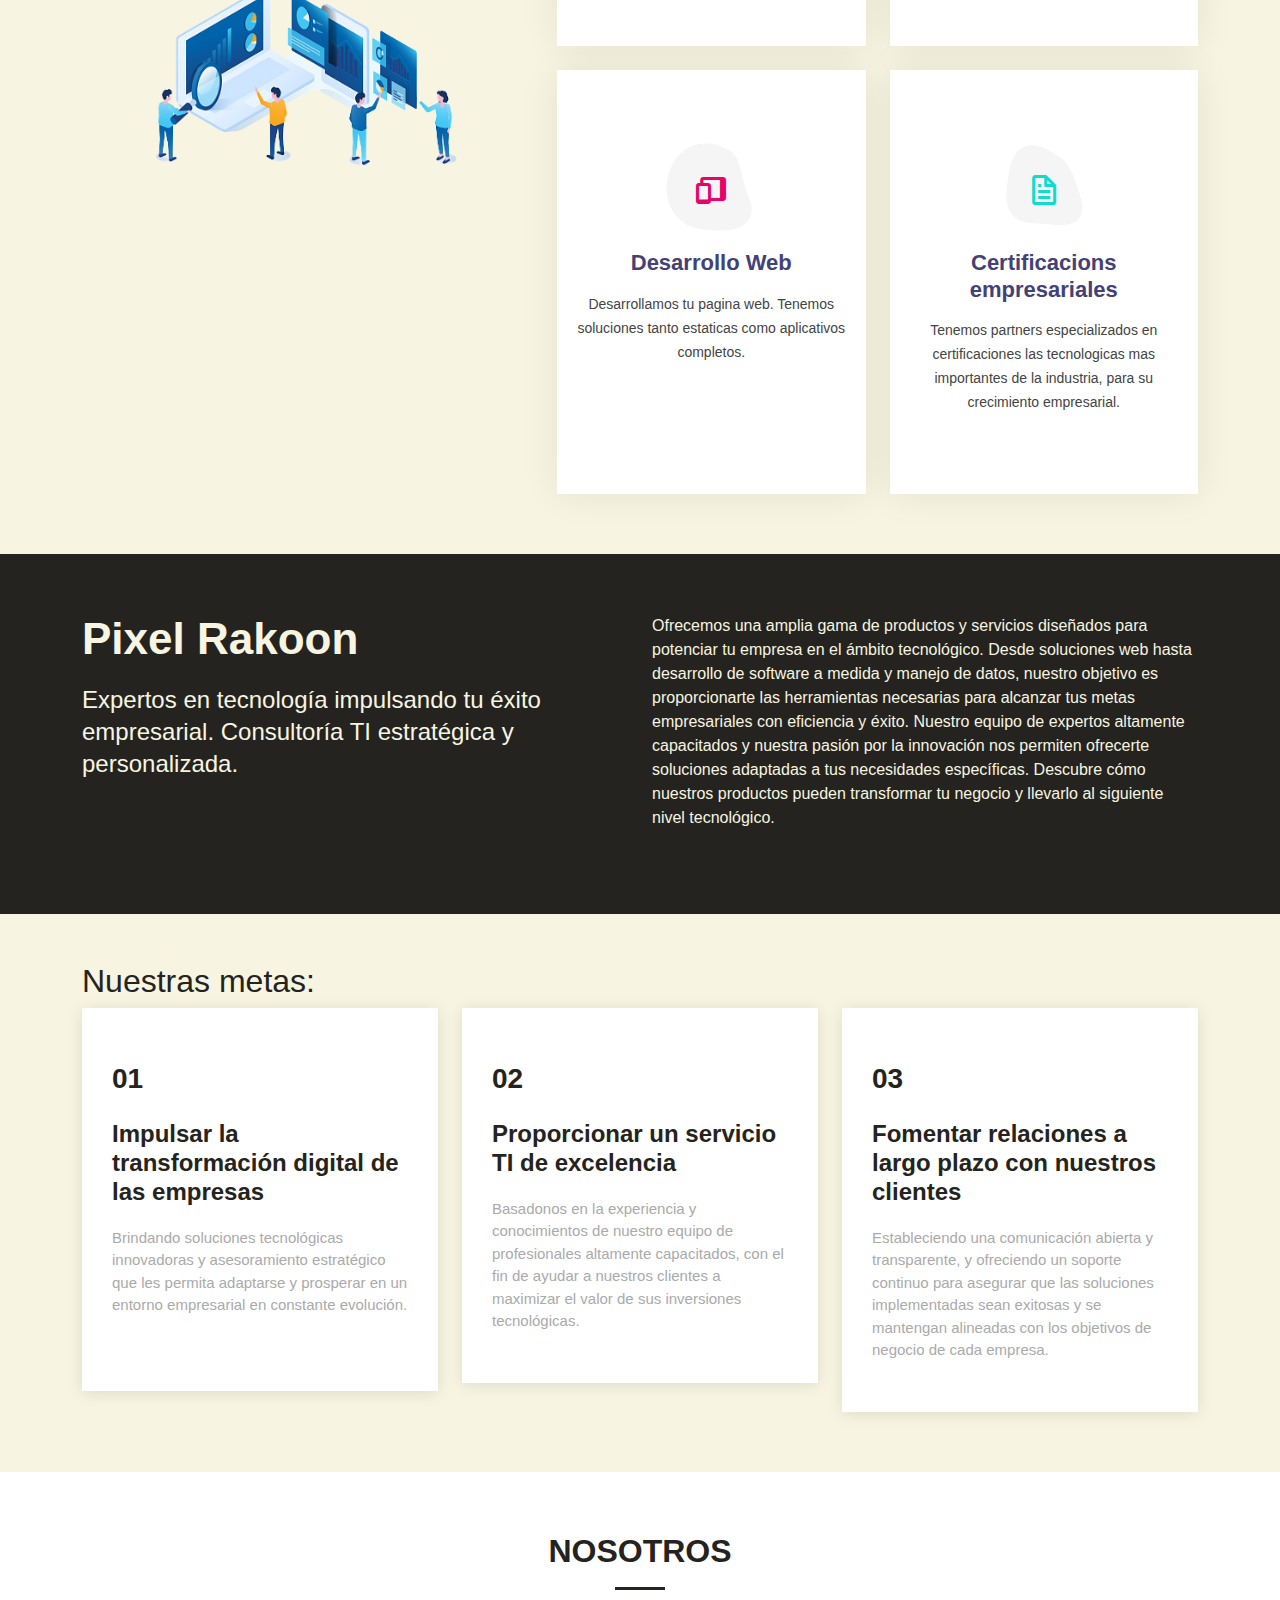
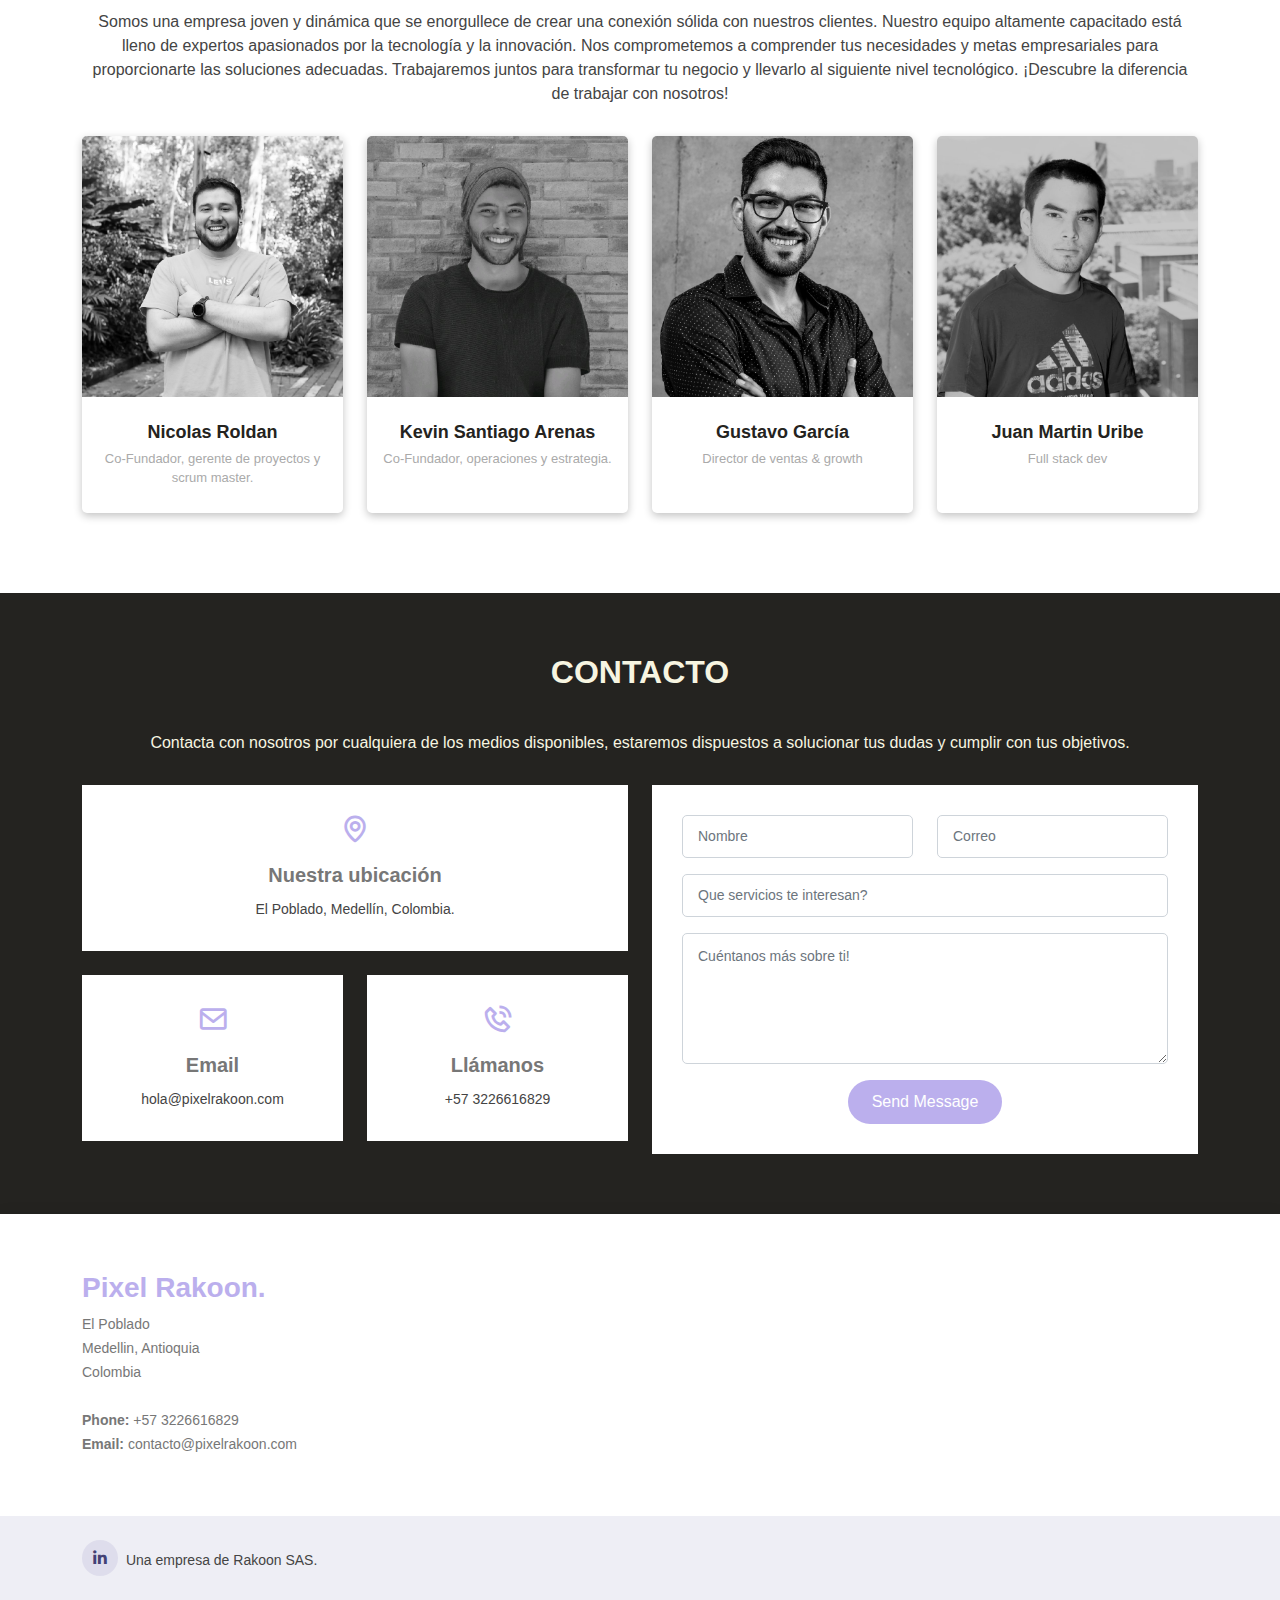
==== commit 2fbdbfac: "ecommerce hide" ====
--- a/index.html
+++ b/index.html
@@ -57,7 +57,7 @@
           <li><a class="nav-link scrollto" href="#about">Acerca de nosotros</a></li>
           <!-- <li><a class="nav-link scrollto " href="#portfolio">Portafolio</a></li> -->
           <li><a class="nav-link scrollto" href="#team">El equipo</a></li>
-          <li><a class="nav-link" href="/pricing.html">Nuestros paquetes
+          <!-- <li><a class="nav-link" href="/pricing.html">Nuestros paquetes -->
           <!--<li class="dropdown"><a href="#"><span>Drop Down</span> <i class="bi bi-chevron-down"></i></a>
             <ul>
               <li><a href="#">Drop Down 1</a></li>
--- a/assets/css/style.css
+++ b/assets/css/style.css
@@ -590,6 +590,15 @@
 }
 
 /*--------------------------------------------------------------
+# Pricing
+--------------------------------------------------------------*/
+
+.pricing {
+  background: #F7F5E1;
+  box-shadow: rgba(0, 0, 0, 0.24) 0px 3px 8px;
+}
+
+/*--------------------------------------------------------------
 # Services
 --------------------------------------------------------------*/
 .services {
